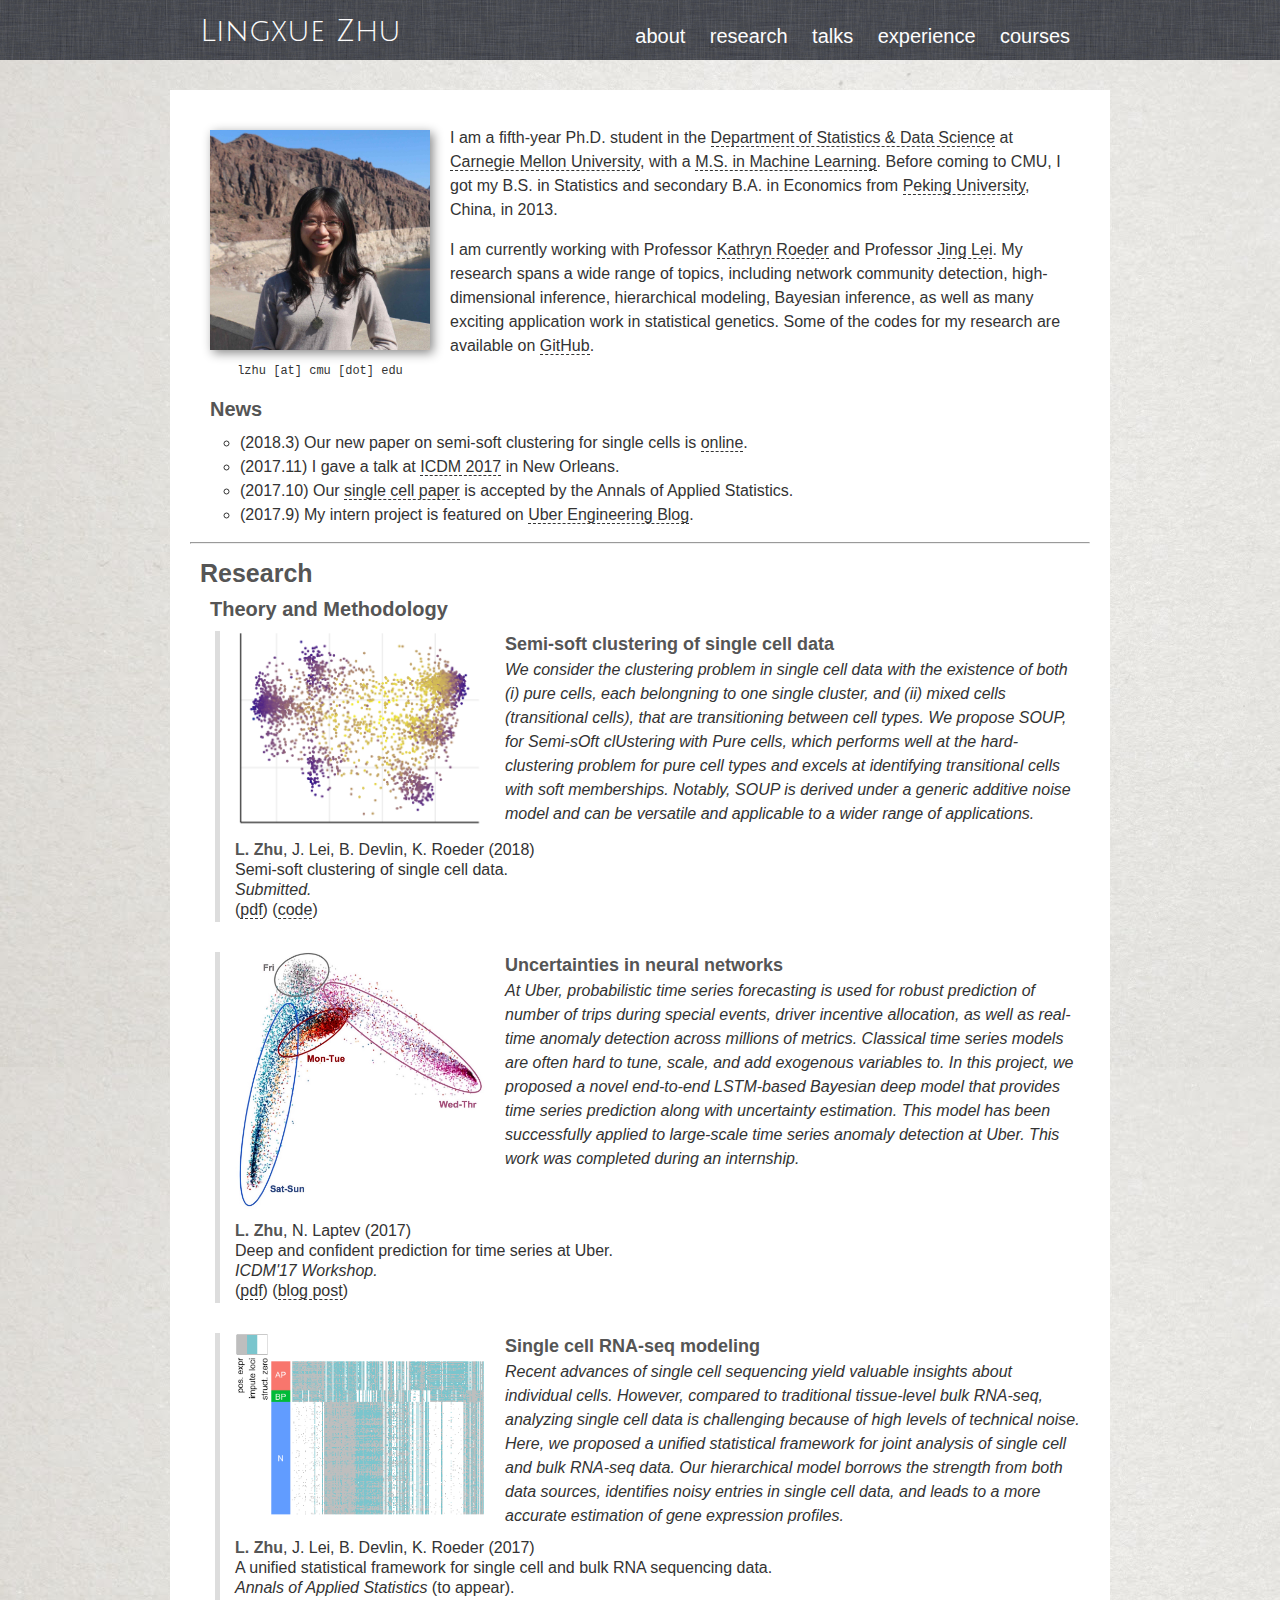
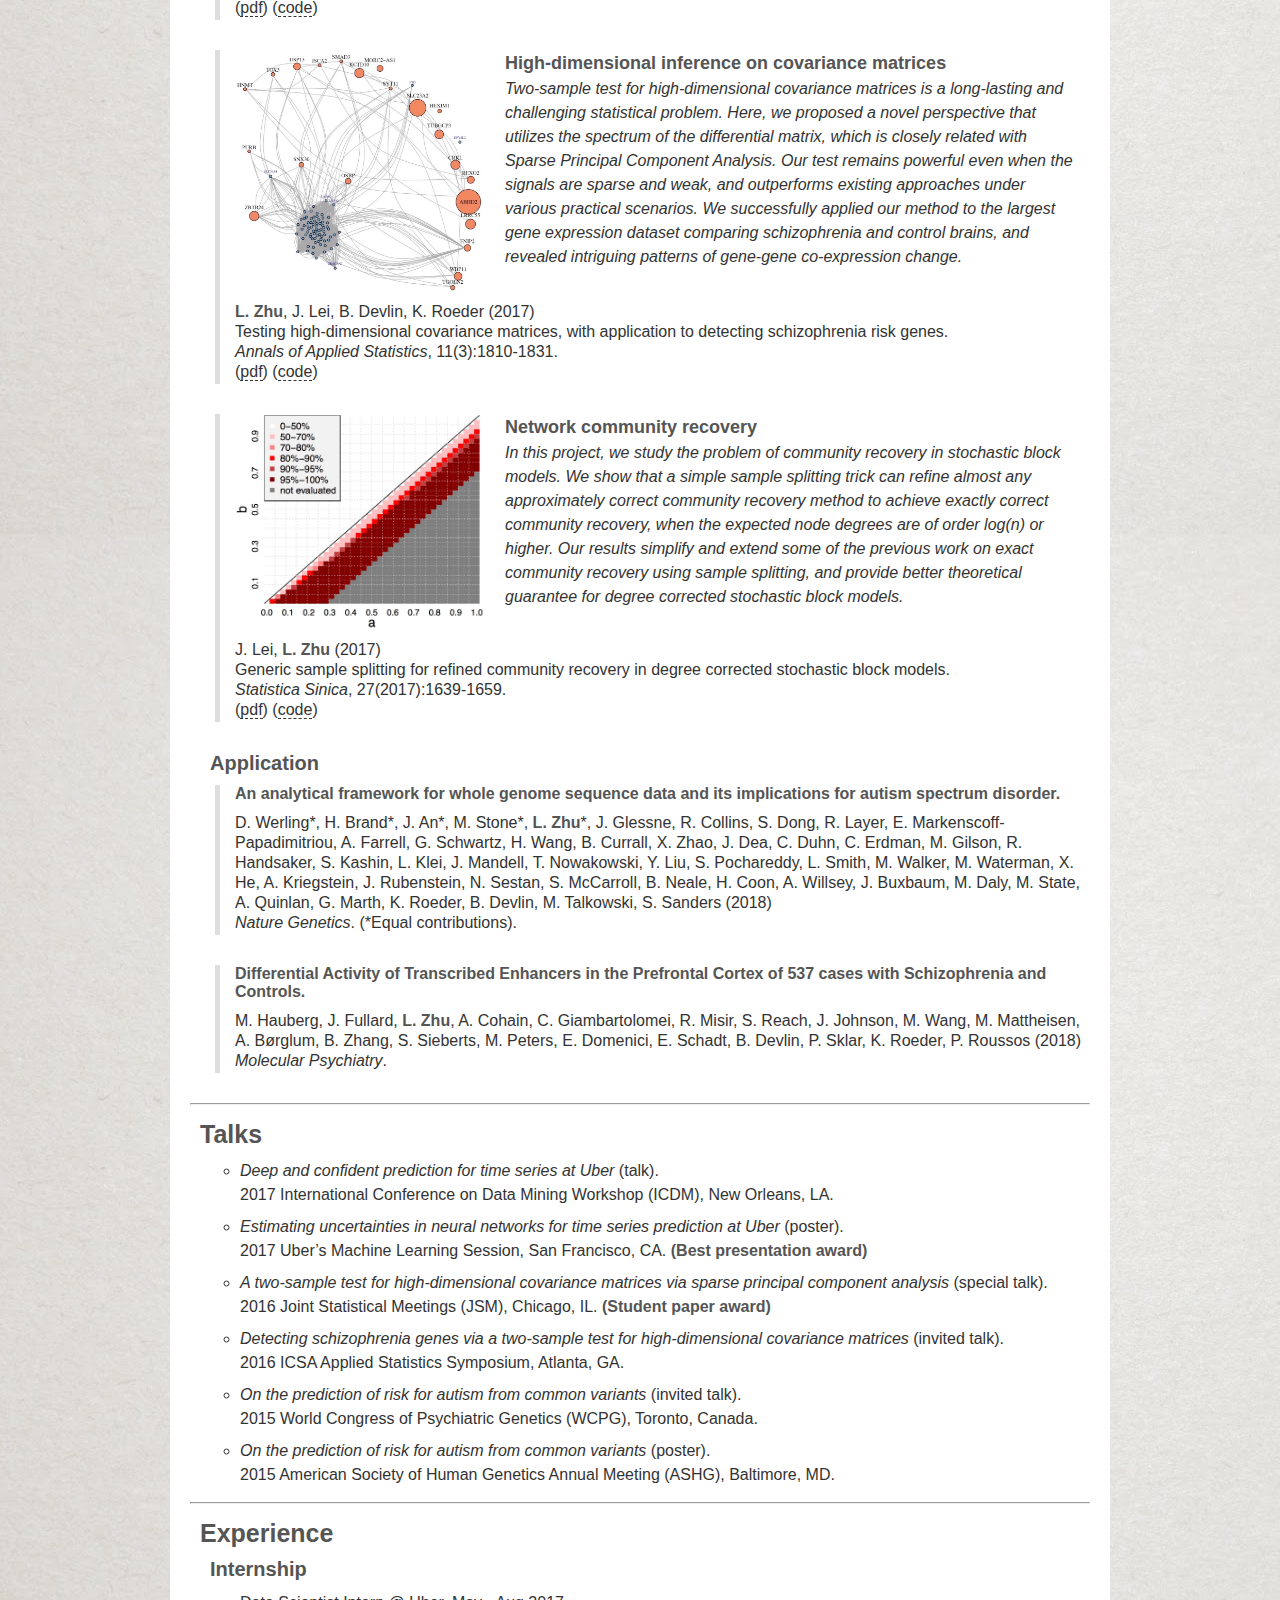
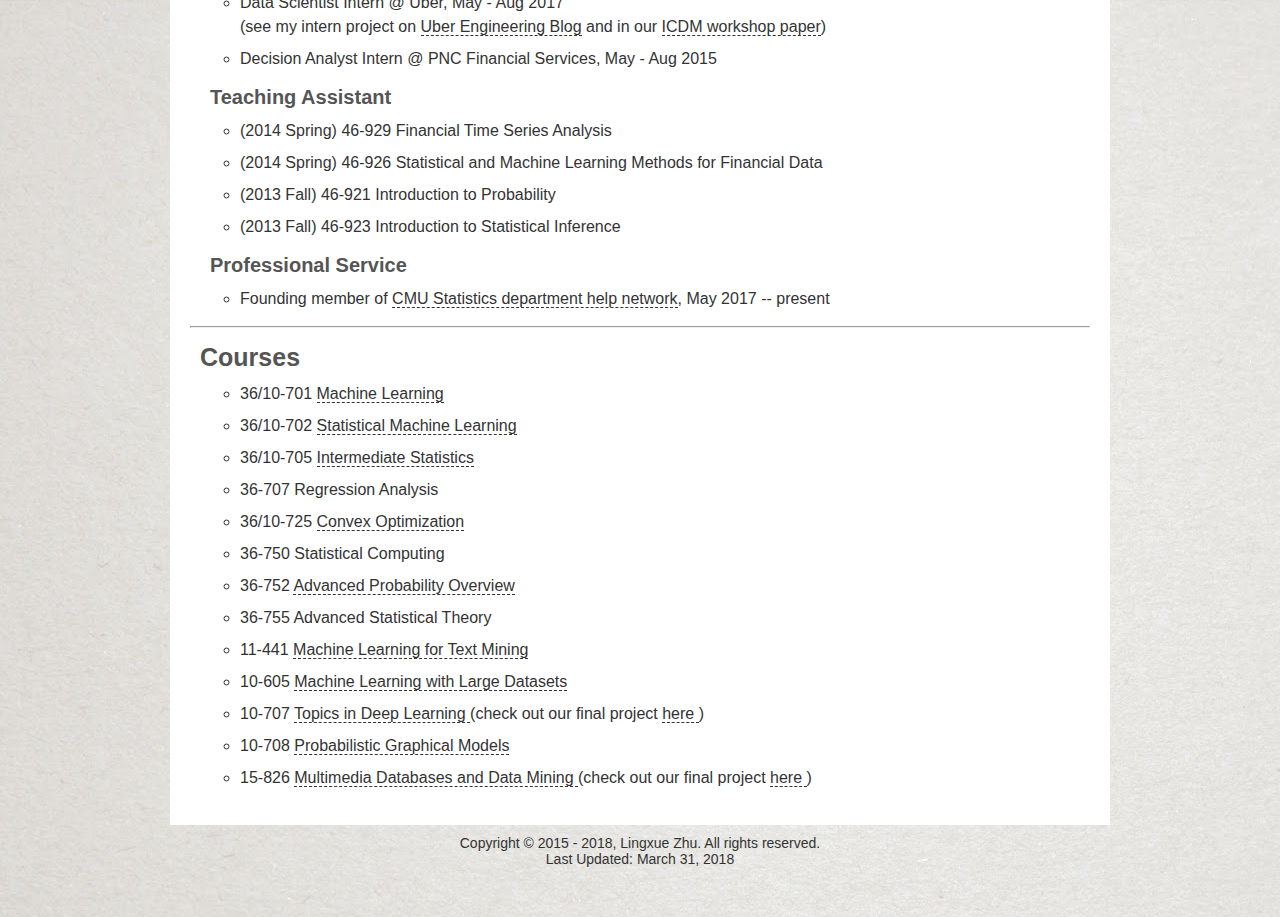
==== index.html @ ac512359 "typo fix" ====
<!DOCTYPE HTML>
<html>
<head>
  <title>Lingxue Zhu, CMU Statistics</title>
	<meta name="google-site-verification" content="_icP2W3B6y_gFG92Dh-caUWIh_sEnE4tPu8pghzaH2w" />
  <script src="https://ajax.googleapis.com/ajax/libs/jquery/3.2.1/jquery.min.js"></script>
  <link href="https://fonts.googleapis.com/css?family=Julius+Sans+One" rel="stylesheet">
  <link rel="stylesheet" href="css/style.css">
	<script src="https://ajax.googleapis.com/ajax/libs/jquery/3.2.1/jquery.min.js"></script>
	<script>
	$(document).ready(function(){
	  $("a").on('click', function(event) {
	    if (this.hash !== "") {
	      event.preventDefault();
	
	      var hash = this.hash;
	
	      $('html, body').animate({
	        scrollTop: $(hash).offset().top
	      }, 500, function(){
	        window.location.hash = hash;
	      });
	    }
	  });
	});
	</script>
</head>

<body>
  <div class="banner">
    <div id="header">
      <div id="name">
        Lingxue Zhu
      </div>
      <div id="navigator">
        <div class="nav_cell"><a class="nav" href="#about">about</a></div>
        <div class="nav_cell"><a class="nav" href="#research">research</a></div>
        <div class="nav_cell"><a class="nav" href="#talks">talks</a></div>
        <div class="nav_cell"><a class="nav" href="#experience">experience</a></div>
        <div class="nav_cell"><a class="nav" href="#courses">courses</a></div>
      </div>
    </div>
  </div>

  <div id="main">

    <div class="content">
      <a class="anchor" id="about"></a>
      <div class="introduction">
        <div id="selfie">
          <img src="images/selfie.jpg" /><br>
          <div style="text-align: center; margin-top: 10px; font-size: 12px; font-family: monospace;">lzhu [at] cmu [dot] edu</div>
        </div>
        <div class="right">
        <p>I am a fifth-year Ph.D. student in the <a class="link" href="http://www.stat.cmu.edu/" target="_blank">Department of Statistics & Data Science</a> at <a class="link" href="https://www.cmu.edu/" target="_blank">Carnegie Mellon University</a>, with a <a class="link" href="https://www.ml.cmu.edu/" target="_blank">M.S. in Machine Learning</a>.
		Before coming to CMU, I got my B.S. in Statistics and secondary B.A. in Economics from <a class="link" href="http://www.pku.edu.cn/" target="_blank">Peking University</a>, China, in 2013.</p>
        <p>I am currently working with Professor <a class="link" href="http://www.stat.cmu.edu/~roeder/" target="_blank">Kathryn Roeder</a> and Professor <a class="link" href="http://www.stat.cmu.edu/~jinglei/" target="_blank">Jing Lei</a>. My research spans a wide range of topics, including network community detection, high-dimensional inference, hierarchical modeling, Bayesian inference, as well as many exciting application work in statistical genetics. Some of the codes for my research are available on <a class="link" href="https://github.com/lingxuez" target="_blank">GitHub</a>.</p>
      </div>
    </div>

        <div class="subtitle">
          News
        </div>
        <ul id="news">
          <li>(2018.3) Our new paper on semi-soft clustering for single cells is <a href="https://www.biorxiv.org/content/early/2018/03/19/285056" target="_blank">online</a>.
          </li>
          <li>(2017.11) I gave a talk at <a href="http://icdm2017.bigke.org/" target="_blank">ICDM 2017</a> in New Orleans.
          </li>
          <li>(2017.10) Our <a href="https://arxiv.org/pdf/1609.08028.pdf" target="_blank">single cell paper</a> is accepted by the Annals of Applied Statistics.
          </li>
          <li>(2017.9) My intern project is featured on <a href="https://eng.uber.com/neural-networks-uncertainty-estimation/" target="_blank">Uber Engineering Blog</a>.
          </li>
        </ul>
        </div>

    <hr>

    <div class="content">
      <div class="title">Research</div>
      <a class="anchor" id="research"></a>

      <div class="subtitle">Theory and Methodology</div>

      <div class="block">
        <div class="abstract">
          <img class="project_img" src="images/plot-soup.png">
          <div class="right">
            <div class="research_title">
              Semi-soft clustering of single cell data
            </div>
            <p>
            We consider the clustering problem in single cell data with the existence of both (i) pure cells, each belongning to one single cluster, and (ii) mixed cells (transitional cells), that are transitioning between cell types. We propose SOUP, for Semi-sOft clUstering with Pure cells, which performs well at the hard-clustering problem for pure cell types and excels at identifying transitional cells with soft memberships. Notably, SOUP is derived under a generic additive noise model and can be versatile and applicable to a wider range of applications.
            </p>
          </div>
        </div>
        <div class="publication">
			  <span class="emph">L. Zhu</span>, J. Lei, B. Devlin, K. Roeder (2018)<br>
			  Semi-soft clustering of single cell data.<br>
			  <i>Submitted.</i><br>
			  (<a class="link" href="https://www.biorxiv.org/content/biorxiv/early/2018/03/19/285056.full.pdf" target="_blank">pdf</a>)
			  (<a class="link" href="https://github.com/lingxuez/SOUP" target="_blank">code</a>)
        </div>
      </div>

      <div class="block">
        <div class="abstract">
          <img class="project_img" src="images/plot-embed.jpg">
          <div class="right">
            <div class="research_title">
              Uncertainties in neural networks
            </div>
            <p>
            At Uber, probabilistic time series forecasting is used for robust prediction of number of trips during special events, driver incentive allocation, as well as real-time anomaly detection across millions of metrics. Classical time series models are often hard to tune, scale, and add exogenous variables to. In this project, we proposed a novel end-to-end LSTM-based Bayesian deep model that provides time series prediction along with uncertainty estimation. This model has been successfully applied to large-scale time series anomaly detection at Uber. This work was completed during an internship.
            </p>
          </div>
        </div>
        <div class="publication">
			  <span class="emph">L. Zhu</span>, N. Laptev (2017)<br>
			  Deep and confident prediction for time series at Uber.<br>
			  <i>ICDM'17 Workshop.</i><br>
			  (<a class="link" href="https://arxiv.org/pdf/1709.01907.pdf" target="_blank">pdf</a>)
			  (<a class="link" href="https://eng.uber.com/neural-networks-uncertainty-estimation/" target="_blank">blog post</a>)
        </div>
      </div>


      <div class="block">
        <div class="abstract">
          <img class="project_img" src="images/plot-sc.png">
          <div class="right">
            <div class="research_title">
              Single cell RNA-seq modeling
            </div>
          	<p>
            Recent advances of single cell sequencing yield valuable insights about individual cells. However,
          	compared to traditional tissue-level bulk RNA-seq, analyzing single cell data is challenging because of high levels of technical noise. Here, we proposed a unified statistical framework for joint analysis of single cell and bulk RNA-seq data. Our hierarchical model borrows the strength from both data sources, identifies noisy entries in single cell data, and leads to a more accurate estimation of gene expression profiles.   
          	</p>

          </div>
        </div>
        <div class="publication">
        <span class="emph">L. Zhu</span>, J. Lei, B. Devlin, K. Roeder (2017)<br>
			    A unified statistical framework for single cell and bulk RNA sequencing data.<br>
			    <i>Annals of Applied Statistics</i> (to appear).<br>
			    (<a class="link" href="https://arxiv.org/pdf/1609.08028.pdf" target="_blank">pdf</a>)
			    (<a class="link" href="https://github.com/lingxuez/scUnif" target="_blank">code</a>)
        </div>
      </div>

      <div class="block">
        <div class="abstract">
          <img class="project_img" src="images/plot-sled.jpg">
          <div class="right">
            <div class="research_title">
              High-dimensional inference on covariance matrices
            </div>
          <p>
            Two-sample test for high-dimensional covariance matrices is a long-lasting and challenging statistical problem. Here, we proposed a novel perspective that utilizes the spectrum of the differential matrix, which is closely related with Sparse Principal Component Analysis. Our test remains powerful even when the signals are sparse and weak, and outperforms existing approaches under various practical scenarios. We successfully applied our method to the largest gene­ expression dataset comparing schizophrenia and control brains, and revealed intriguing patterns of gene-gene co­-expression change.
          	</p>
          </div>
        </div>

        <div class="publication">
			  <span class="emph">L. Zhu</span>, J. Lei, B. Devlin, K. Roeder (2017)<br>
			    Testing high-dimensional covariance matrices, with application to detecting schizophrenia risk genes.<br>
			    <i>Annals of Applied Statistics</i>, 11(3):1810-1831.<br>
			    (<a class="link" href="https://arxiv.org/pdf/1606.00252.pdf" target="_blank">pdf</a>)	
			    (<a class="link" href="https://github.com/lingxuez/sLED" target="_blank">code</a>)
        </div>
      </div>
      

      <div class="block">
        <div class="abstract">
          <img class="project_img" src="images/plot-sbm.jpg">
          <div class="right">
            <div class="research_title">
              Network community recovery
            </div>
          	<p>
          	In this project, we study the problem of community recovery in stochastic block models. We show that a simple sample splitting trick can refine almost any approximately correct community recovery method to achieve exactly correct community recovery, when the expected node degrees are of order <i>log(n)</i> or higher. Our results simplify and extend some of the previous work on exact community recovery using sample splitting, and provide better theoretical guarantee for degree corrected stochastic block models.
          	</p>
          </div>
        </div>
        <div class="publication">
			    J. Lei, <span class="emph">L. Zhu</span> (2017)<br>
			    Generic sample splitting for refined community recovery in degree corrected stochastic block models.
          <br>
			    <i>Statistica Sinica</i>, 27(2017):1639-1659.<br>
			    (<a class="link" href="https://arxiv.org/pdf/1411.1469.pdf" target="_blank">pdf</a>)
			    (<a class="link" href="https://github.com/lingxuez/splitSpectral" target="_blank">code</a>)
        </div>
      </div>

      <div class="subtitle">Application</div>

      <div class="block">
        <div class="abstract">
            <div class="application_title">
              An analytical framework for whole genome sequence data and its implications for autism spectrum disorder.
            </div>
            <div class="publication">
              D. Werling*, H. Brand*, J. An*, M. Stone*, <span class="emph">L. Zhu</span>*, J. Glessne, R. Collins, S. Dong, R. Layer, E. Markenscoff-Papadimitriou, A. Farrell, G. Schwartz,  H. Wang, B. Currall,  X. Zhao, J. Dea, C. Duhn, C. Erdman, M. Gilson, R. Handsaker, S. Kashin, L. Klei, J. Mandell, T. Nowakowski, Y. Liu, S. Pochareddy, L. Smith, M. Walker, M. Waterman, X. He, A. Kriegstein, J. Rubenstein, N. Sestan, S. McCarroll, B. Neale, H. Coon, A. Willsey, J. Buxbaum, M. Daly, M. State, A. Quinlan, G. Marth, K. Roeder, B. Devlin, M. Talkowski, S. Sanders (2018)
              <br><i>Nature Genetics</i>. (*Equal contributions). <br>
			      </div>
          </div>
      </div>

      <div class="block">
        <div class="abstract">
          <div class="application_title">
            Differential Activity of Transcribed Enhancers in the Prefrontal Cortex of 537 cases with Schizophrenia and Controls.
          </div>
          <div class="publication">
          M. Hauberg, J. Fullard, <span class="emph">L. Zhu</span>, A. Cohain, C. Giambartolomei, R. Misir, S. Reach, J. Johnson, M. Wang, M. Mattheisen, A. Børglum, B. Zhang, S. Sieberts, M. Peters, E. Domenici, E. Schadt, B. Devlin, P. Sklar, K. Roeder, P. Roussos (2018)
          <br><i>Molecular Psychiatry</i>.<br> 
          </div>
        </div>
      </div>

    </div>
        
    <hr>
    
    <div class="content">
      <div class="title">Talks</div>
      <a class="anchor" id="talks"></a>

      <ul>
			  <li>
			  <i>Deep and confident prediction for time series at Uber</i> (talk).<br>
			  2017 International Conference on Data Mining Workshop (ICDM), New Orleans, LA.
			  </li>

			  <li>
			  <i>Estimating uncertainties in neural networks for time series prediction at Uber</i> (poster).<br>
			  2017 Uber’s Machine Learning Session, San Francisco, CA.
			  <span class="emph">(Best presentation award)</span>
			  </li>

			  <li>
			  <i>A two-sample test for high-dimensional covariance matrices via sparse principal component analysis</i> (special talk).<br>
			  2016 Joint Statistical Meetings (JSM), Chicago, IL. 
			  <span class="emph">(Student paper award)</span>
			  </li>

			  <li>
			  <i>Detecting schizophrenia genes via a two-sample test for high-dimensional covariance matrices</i> (invited talk).<br>
			  2016 ICSA Applied Statistics Symposium, Atlanta, GA. 
			  </li>

			  <li>
			  <i>On the prediction of risk for autism from common variants</i> (invited talk).<br>
			  2015 World Congress of Psychiatric Genetics (WCPG), Toronto, Canada. 
			  </li>

			  <li>
			  <i>On the prediction of risk for autism from common variants</i> (poster).<br>
			  2015 American Society of Human Genetics Annual Meeting (ASHG), Baltimore, MD.
			  </li>

      </ul>
    </div>

    <hr>
    
    <div class="content">
      <div class="title">Experience</div>
      <a class="anchor" id="experience"></a>
      <div class="subtitle">Internship</div>
      <ul>
			  <li>
			  Data Scientist Intern @ Uber, May - Aug 2017
			  <br>
			  (see my intern project on 
			  <a class="link" href="https://eng.uber.com/neural-networks-uncertainty-estimation/" target="_blank")>
			  Uber Engineering Blog</a> and in our 
        <a class="link" href="https://arxiv.org/pdf/1709.01907.pdf" target="_blank")>
        ICDM workshop paper</a>)
			   </li>
			  <li>
			  Decision Analyst Intern @ PNC Financial Services, May - Aug 2015
			  </li>
			  
      </ul>


	    <div class="subtitle">Teaching Assistant</div>

      <ul>
			  <li>(2014 Spring) 46-929 Financial Time Series Analysis</li>
			  <li>(2014 Spring) 46-926 Statistical and Machine Learning Methods for Financial Data</li>
			  <li>(2013 Fall) 46-921 Introduction to Probability</li>
			  <li>(2013 Fall) 46-923 Introduction to Statistical Inference</li>
      </ul>

      <div class="subtitle">Professional Service</div>

      <ul>
          <li>
          Founding member of <a class="link" href="http://www.stat.cmu.edu/help-network/" target="_blank">CMU Statistics department help network</a>, May 2017 -- present
          </li>
      </ul>

	    

    </div>

    <hr>

    <div class="content">
      <div class="title">Courses</div>
      <a class="anchor" id="courses"></a>
      <ul>
			<li>36/10-701 
			<a class="link" href="https://alex.smola.org/teaching/cmu2013-10-701" target="_blank">Machine Learning</a>
			</li>
			
			<li>36/10-702 
			<a class="link" href="http://www.stat.cmu.edu/~larry/=sml" target="_blank">Statistical Machine Learning</a>
			</li>

			<li>36/10-705
			<a class="link" href="http://www.stat.cmu.edu/~jinglei/syllabus_f13.pdf" target="_blank">Intermediate Statistics</a>
			</li>

			<li>36-707 Regression Analysis</li>

			<li>36/10-725 
			<a class="link" href="http://www.stat.cmu.edu/~ryantibs/convexopt-S15" target="_blank">Convex Optimization</a>
			</li>

			<li>36-750 Statistical Computing</li>

			<li>36-752
			<a class="link" href="http://www.stat.cmu.edu/~jinglei/spring14/syllabus_36752_s14.pdf" target="_blank">Advanced Probability Overview</a>
			</li>

			<li>36-755 Advanced Statistical Theory</li>

			<li>11-441 
			<a class="link" href="https://lti.cs.cmu.edu/intranet/lti-course-listings#11741" target="_blank">
			Machine Learning for Text Mining
			</a>
			</li>

			<li>10-605 
			<a class="link" href="http://curtis.ml.cmu.edu/w/courses/index.php/Machine_Learning_with_Large_Datasets_10-605_in_Fall_2016" target="_blank">
			Machine Learning with Large Datasets
			</a>
			</li>

			<li>10-707 
			<a class="link" href="https://www.cs.cmu.edu/~rsalakhu/10707/" target="_blank">
			Topics in Deep Learning
			</a>
			(check out our final project
			<a class="link" href="https://github.com/lingxuez/v2v-style-transfer" target="_blank">
			here
			</a>)
			</li>

			<li>10-708 
			<a class="link" href="https://www.cs.cmu.edu/~epxing/Class/10708-17/" target="_blank">
			Probabilistic Graphical Models
			</a>
			</li>

			<li>15-826 
			<a class="link" href="https://www.cs.cmu.edu/~christos/courses/826.S17/" target="_blank">
			Multimedia Databases and Data Mining
			</a>
			(check out our final project
			<a class="link" href="https://github.com/lingxuez/SQLdcube" target="_blank">
			here
			</a>)
			</li>
      </ul>


    </div>
  </div>
  <div style="margin-top: 10px; text-align: center; font-size: 14px;">
  Copyright &copy; 2015 - 2018, Lingxue Zhu. All rights reserved.<br>
  Last Updated: March 31, 2018
  </div>

	<!-- Start of StatCounter Code for Default Guide -->
	<script type="text/javascript">
		var sc_project=10595714; 
		var sc_invisible=1; 
		var sc_security="ee39bc4f"; 
		var scJsHost = (("https:" == document.location.protocol) ?
			"https://secure." : "http://www.");
		document.write("<sc"+"ript type='text/javascript' src='" +
			scJsHost+
			"statcounter.com/counter/counter.js'></"+"script>");
	</script>
	<noscript><div class="statcounter"><a title="shopify visitor
		statistics" href="http://statcounter.com/shopify/"
		target="_blank"><img class="statcounter"
		src="http://c.statcounter.com/10595714/0/ee39bc4f/1/"
		alt="shopify visitor statistics"></a></div></noscript>
		<!-- End of StatCounter Code for Default Guide -->

</body>
</html>
---- css/style.css ----
/*
div, ul, img {
  border: 1px solid gray;
}
*/
body {
  background-image: url('../images/background.jpg');
  background-color: #ddd;
  font-family: Helvetica, Arial, sans-serif;
  margin: 0;
  margin-bottom: 50px;
  padding: 0;
  font-weight: 100;
  font-size: 16px;
  color: #333;
}
#main {
  clear: both;
  width: 900px;
  margin: 0 auto;
  margin-top: 30px;
  background: rgba(255,255,255, 1);
  padding: 20px;
}
.banner {
  position: -webkit-sticky;
  position: sticky;
  top: 0;
  background-image: url('../images/banner.png');
  opacity: 0.9;
  background-color: rgba(0,0,0,0.8);
  height: 60px;
}
#header {
  width: 900px;
  margin: 0 auto;
  position: relative;
  color: white;
  padding-top: 15px;
  padding-bottom: 5px;
}
#name {
  padding-left: 10px;
  font-family: "Julius Sans One", sans-serif;
  font-size: 30px;
  width: 300px;
}
#navigator {
  margin: auto 0;
  text-align: right;
  position: absolute;
  right: 10px;
  bottom: 5px;
}
#navigator a:link, #navigator a:visited,  {
  text-decoration: none;
}
#selfie {
  margin: 20px 20px 0 20px;
  float: left;
}
#selfie img {
  width: 220px;
  box-shadow: 3px 3px 10px #888;
}
.right {
  margin-right: 10px;
  line-height: 1.5;
}
.block {
  margin-left: 25px;
  border-left: 5px solid #ddd;
  padding-left: 15px;
  margin-top: 10px;
  margin-bottom: 30px;
}
.introduction {
  margin-bottom: 20px;
}
.abstract, .introduction {
  overflow: auto;
}
.abstract .right p {
  font-style: italic;
  margin: 0;
}
.publication {
  margin-top: 10px;
  padding-bottom: 2px;
  line-height: 1.25;
}
.project_img {
  margin-right: 20px;
  float: left;
  width: 250px;
}
.nav_cell {
  display: inline-block;
  font-size: 20px;
  padding:0 10px;
}
.title {
  color: #555;
  font-weight: bold;
  font-size: 25px;
  margin-top: 15px;
  margin-left: 10px;
  margin-bottom: 10px;
}
span.emph {
  color: #555;
  font-weight: bold;
}
.subtitle {
  color: #555;
  margin-left: 20px;
  font-weight: bold;
  font-size: 20px;
  margin-bottom: 10px;
}
.research_title {
  color: #555;
  font-weight: bold;
  font-size: 18px;
}
.application_title {
  color: #555;
  font-weight: bold;
}
a:link, a:visited {
  color: inherit;
  text-decoration: none;
  border-bottom: 1px dashed #333;
}
a.anchor {
  display: block;
  position: relative;
  top: -110px;
  visibility: hidden;
}
ul li {
  margin-bottom: 8px;
  line-height: 1.5;
}
ul {
  list-style-type: circle;
  margin-top: 0;
  margin-bottom: 15px;
  margin-left: 10px;
}
ul#news li {
  margin-top: 0px;
  margin-bottom: 0px;
}
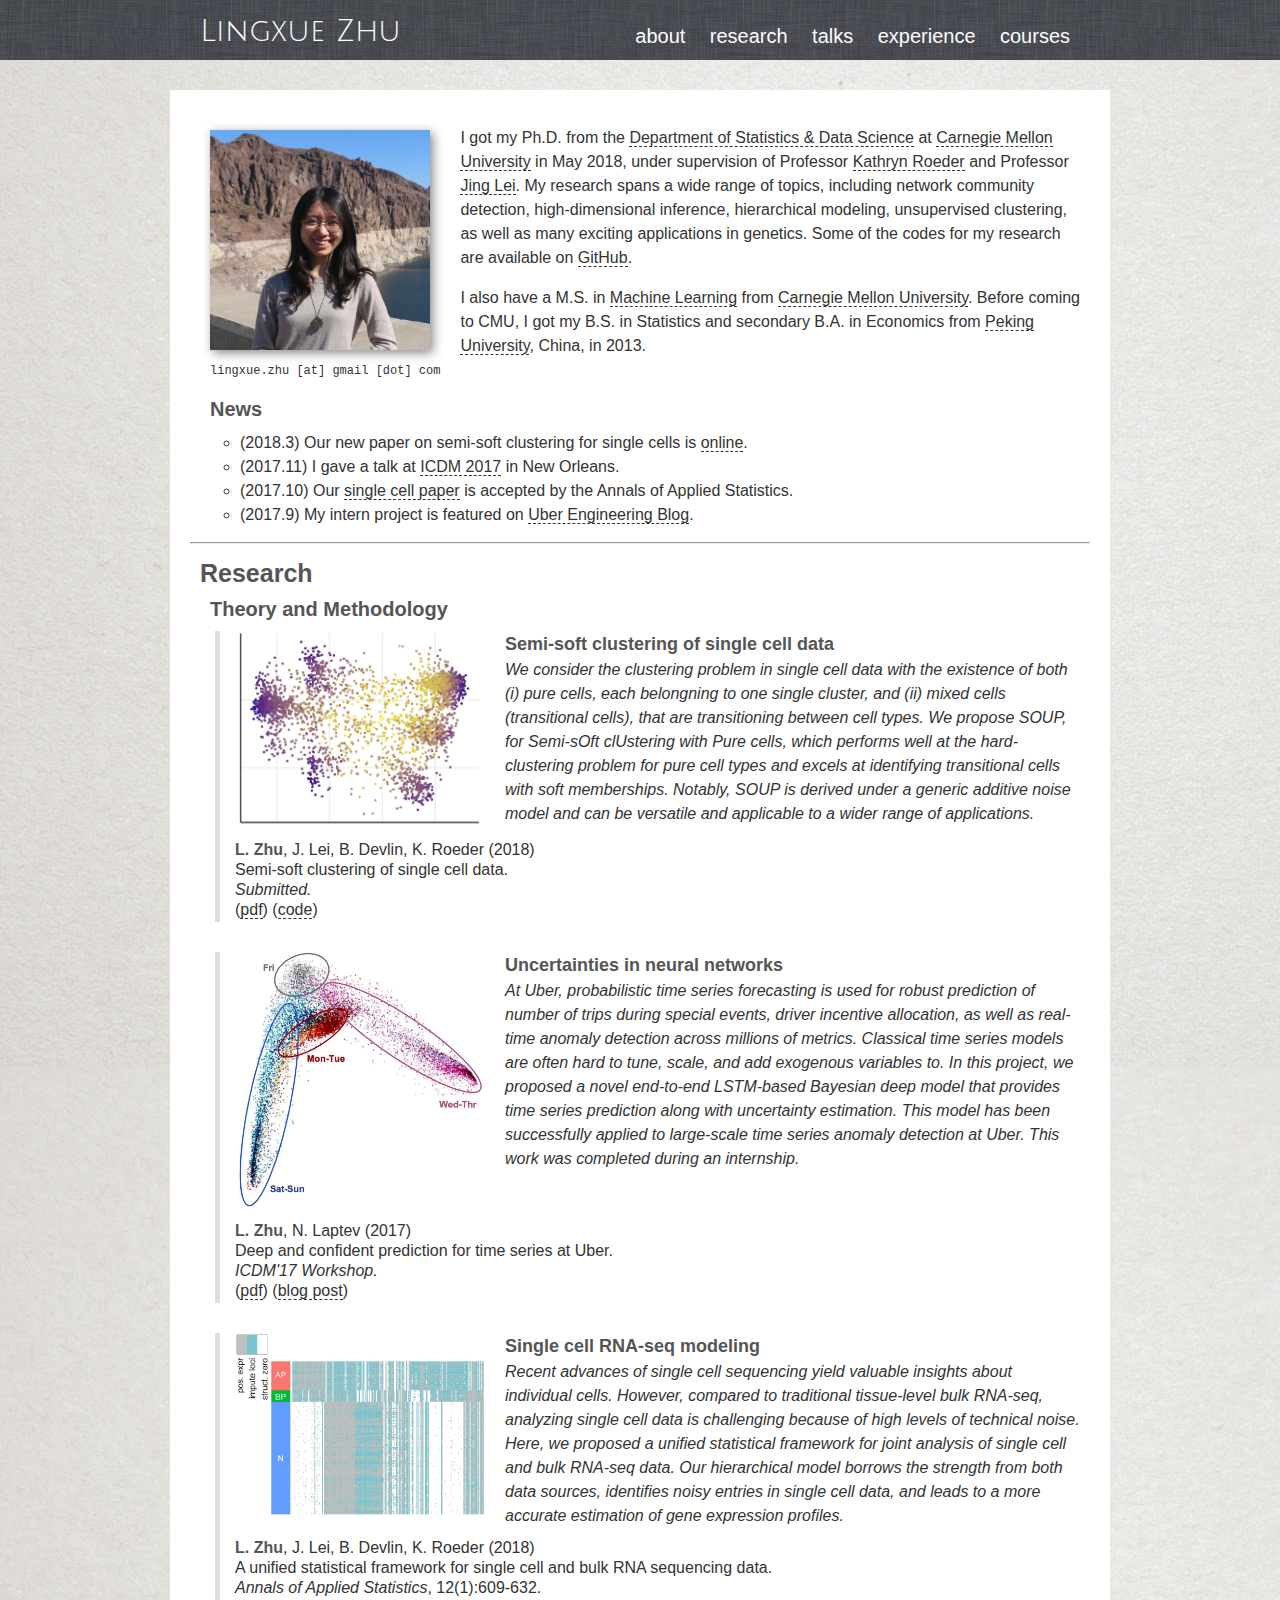
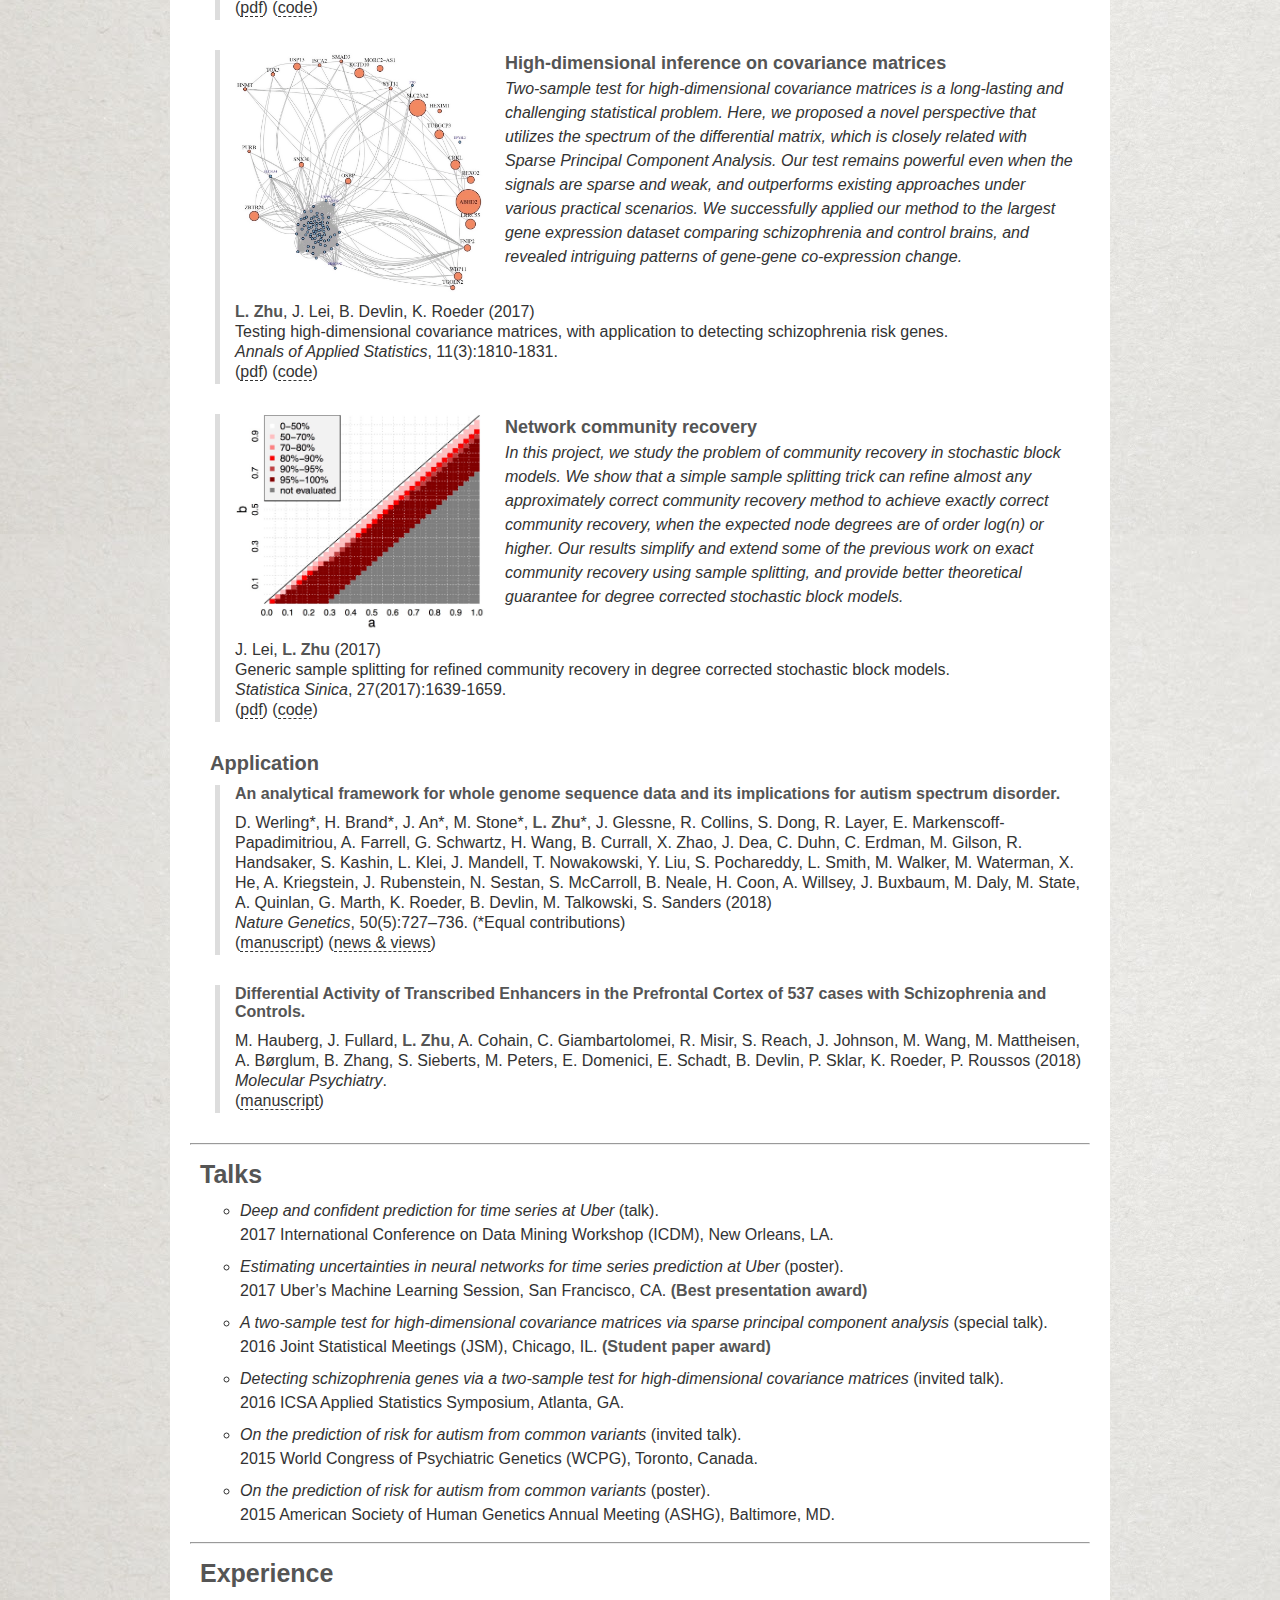
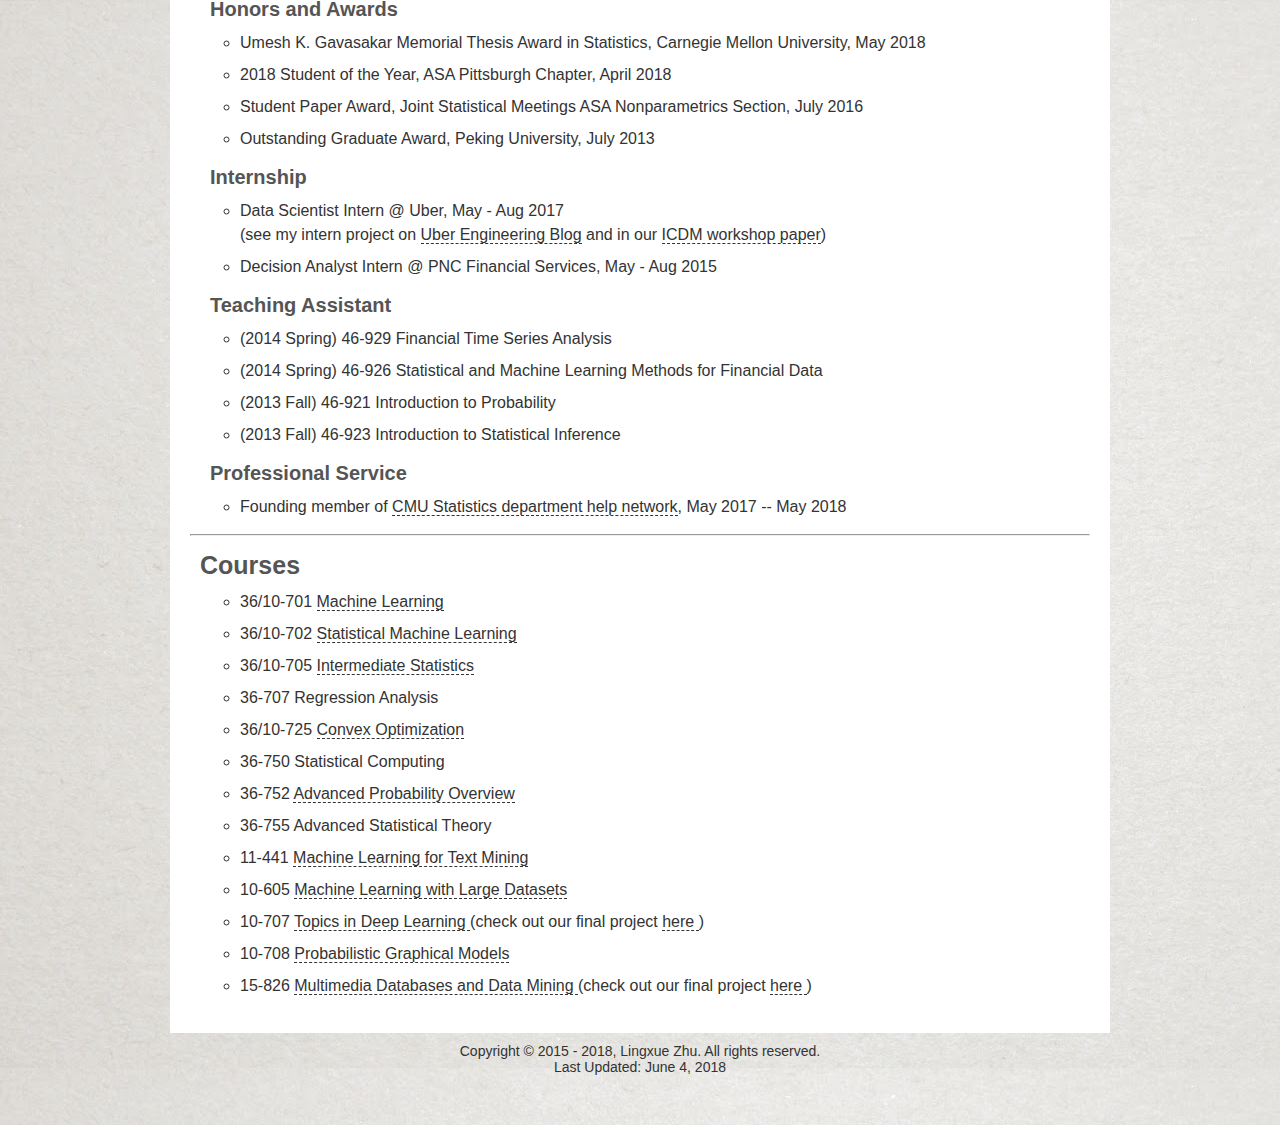
==== commit d10df4ed: "update may 2018" ====
--- a/index.html
+++ b/index.html
@@ -49,12 +49,21 @@
       <div class="introduction">
         <div id="selfie">
           <img src="images/selfie.jpg" /><br>
-          <div style="text-align: center; margin-top: 10px; font-size: 12px; font-family: monospace;">lzhu [at] cmu [dot] edu</div>
+          <div style="text-align: center; margin-top: 10px; font-size: 12px; font-family: monospace;">lingxue.zhu [at] gmail [dot] com</div>
         </div>
         <div class="right">
-        <p>I am a fifth-year Ph.D. student in the <a class="link" href="http://www.stat.cmu.edu/" target="_blank">Department of Statistics & Data Science</a> at <a class="link" href="https://www.cmu.edu/" target="_blank">Carnegie Mellon University</a>, with a <a class="link" href="https://www.ml.cmu.edu/" target="_blank">M.S. in Machine Learning</a>.
-		Before coming to CMU, I got my B.S. in Statistics and secondary B.A. in Economics from <a class="link" href="http://www.pku.edu.cn/" target="_blank">Peking University</a>, China, in 2013.</p>
-        <p>I am currently working with Professor <a class="link" href="http://www.stat.cmu.edu/~roeder/" target="_blank">Kathryn Roeder</a> and Professor <a class="link" href="http://www.stat.cmu.edu/~jinglei/" target="_blank">Jing Lei</a>. My research spans a wide range of topics, including network community detection, high-dimensional inference, hierarchical modeling, Bayesian inference, as well as many exciting application work in statistical genetics. Some of the codes for my research are available on <a class="link" href="https://github.com/lingxuez" target="_blank">GitHub</a>.</p>
+        <p>I got my Ph.D. from the 
+        <a class="link" href="http://www.stat.cmu.edu/" target="_blank">Department of Statistics & Data Science</a> at <a class="link" href="https://www.cmu.edu/" target="_blank">Carnegie Mellon University</a> in May 2018, under supervision of Professor <a class="link" href="http://www.stat.cmu.edu/~roeder/" target="_blank">Kathryn Roeder</a> and Professor <a class="link" href="http://www.stat.cmu.edu/~jinglei/" target="_blank">Jing Lei</a>. 
+        My research spans a wide range of topics, including network community detection, high-dimensional inference, hierarchical modeling, unsupervised clustering, as well as many exciting applications in genetics. 
+        Some of the codes for my research are available on <a class="link" href="https://github.com/lingxuez" target="_blank">GitHub</a>.
+        </p>
+
+        <p>
+        I also have a M.S. in <a class="link" href="https://www.ml.cmu.edu/" target="_blank">Machine Learning</a> from 
+        <a class="link" href="https://www.cmu.edu/" target="_blank">Carnegie Mellon University</a>.
+		    Before coming to CMU, I got my B.S. in Statistics and secondary B.A. in Economics from <a class="link" href="http://www.pku.edu.cn/" target="_blank">Peking University</a>, China, in 2013.
+        </p>
+        
       </div>
     </div>
 
@@ -139,9 +148,9 @@
           </div>
         </div>
         <div class="publication">
-        <span class="emph">L. Zhu</span>, J. Lei, B. Devlin, K. Roeder (2017)<br>
+        <span class="emph">L. Zhu</span>, J. Lei, B. Devlin, K. Roeder (2018)<br>
 			    A unified statistical framework for single cell and bulk RNA sequencing data.<br>
-			    <i>Annals of Applied Statistics</i> (to appear).<br>
+			    <i>Annals of Applied Statistics</i>, 12(1):609-632.<br>
 			    (<a class="link" href="https://arxiv.org/pdf/1609.08028.pdf" target="_blank">pdf</a>)
 			    (<a class="link" href="https://github.com/lingxuez/scUnif" target="_blank">code</a>)
         </div>
@@ -201,7 +210,9 @@
             </div>
             <div class="publication">
               D. Werling*, H. Brand*, J. An*, M. Stone*, <span class="emph">L. Zhu</span>*, J. Glessne, R. Collins, S. Dong, R. Layer, E. Markenscoff-Papadimitriou, A. Farrell, G. Schwartz,  H. Wang, B. Currall,  X. Zhao, J. Dea, C. Duhn, C. Erdman, M. Gilson, R. Handsaker, S. Kashin, L. Klei, J. Mandell, T. Nowakowski, Y. Liu, S. Pochareddy, L. Smith, M. Walker, M. Waterman, X. He, A. Kriegstein, J. Rubenstein, N. Sestan, S. McCarroll, B. Neale, H. Coon, A. Willsey, J. Buxbaum, M. Daly, M. State, A. Quinlan, G. Marth, K. Roeder, B. Devlin, M. Talkowski, S. Sanders (2018)
-              <br><i>Nature Genetics</i>. (*Equal contributions). <br>
+              <br><i>Nature Genetics</i>, 50(5):727–736. (*Equal contributions) <br>
+              (<a class="link" href="https://www.nature.com/articles/s41588-018-0107-y" target="_blank">manuscript</a>)
+              (<a class="link" href="https://www.nature.com/articles/s41588-018-0113-0" target="_blank">news & views</a>) 
 			      </div>
           </div>
       </div>
@@ -214,6 +225,7 @@
           <div class="publication">
           M. Hauberg, J. Fullard, <span class="emph">L. Zhu</span>, A. Cohain, C. Giambartolomei, R. Misir, S. Reach, J. Johnson, M. Wang, M. Mattheisen, A. Børglum, B. Zhang, S. Sieberts, M. Peters, E. Domenici, E. Schadt, B. Devlin, P. Sklar, K. Roeder, P. Roussos (2018)
           <br><i>Molecular Psychiatry</i>.<br> 
+          (<a class="link" href="https://www.nature.com/articles/s41380-018-0059-8" target="_blank">manuscript</a>)
           </div>
         </div>
       </div>
@@ -267,6 +279,25 @@
     <div class="content">
       <div class="title">Experience</div>
       <a class="anchor" id="experience"></a>
+
+      <div class="subtitle">Honors and Awards</div>
+      <ul>
+        <li>
+        Umesh K. Gavasakar Memorial Thesis Award in Statistics, Carnegie Mellon University, May 2018
+        </li>
+        <li>
+        2018 Student of the Year, ASA Pittsburgh Chapter, April 2018
+        </li>
+        <li>
+        Student Paper Award, Joint Statistical Meetings ASA Nonparametrics Section, July 2016
+        </li>
+        <li>
+        Outstanding Graduate Award, Peking University, July 2013
+        </li>
+        
+        
+      </ul>
+
       <div class="subtitle">Internship</div>
       <ul>
 			  <li>
@@ -298,7 +329,7 @@
 
       <ul>
           <li>
-          Founding member of <a class="link" href="http://www.stat.cmu.edu/help-network/" target="_blank">CMU Statistics department help network</a>, May 2017 -- present
+          Founding member of <a class="link" href="http://www.stat.cmu.edu/help-network/" target="_blank">CMU Statistics department help network</a>, May 2017 -- May 2018
           </li>
       </ul>
 
@@ -382,7 +413,7 @@
   </div>
   <div style="margin-top: 10px; text-align: center; font-size: 14px;">
   Copyright &copy; 2015 - 2018, Lingxue Zhu. All rights reserved.<br>
-  Last Updated: March 31, 2018
+  Last Updated: June 4, 2018
   </div>
 
 	<!-- Start of StatCounter Code for Default Guide -->
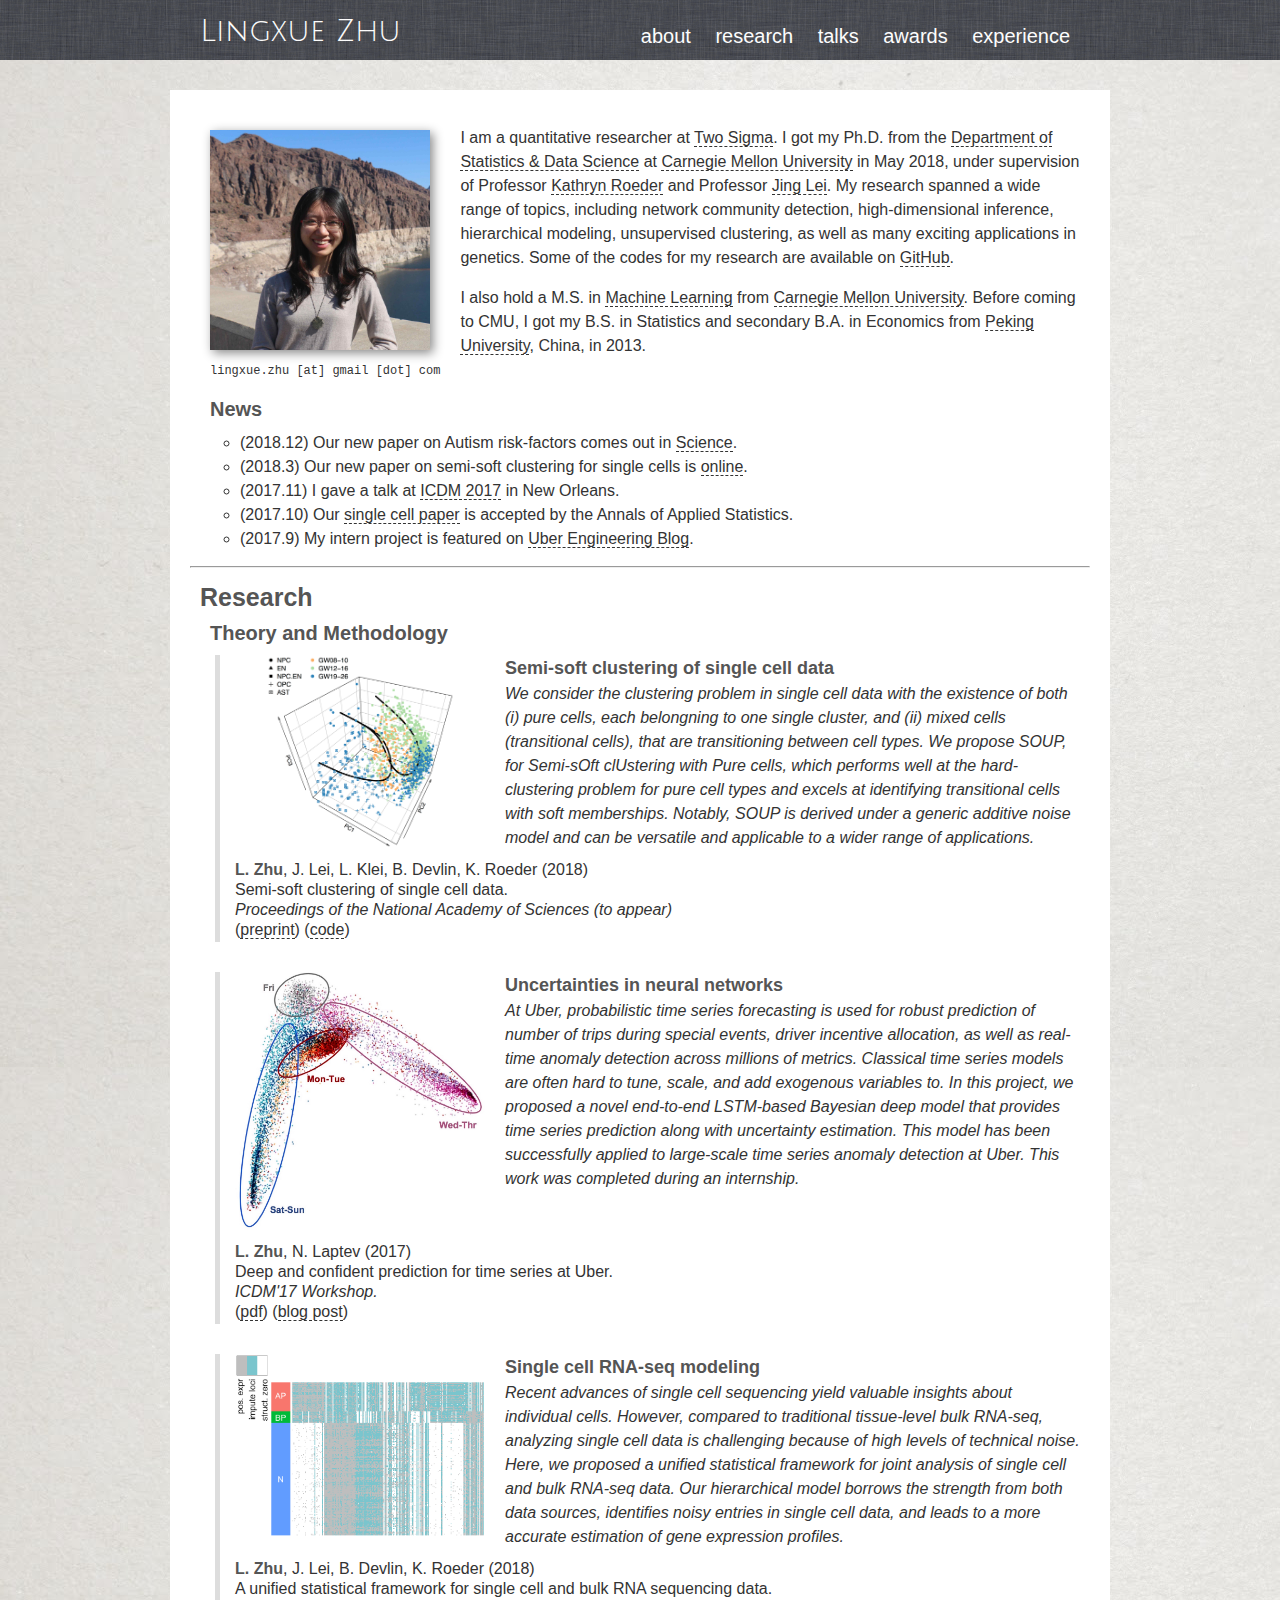
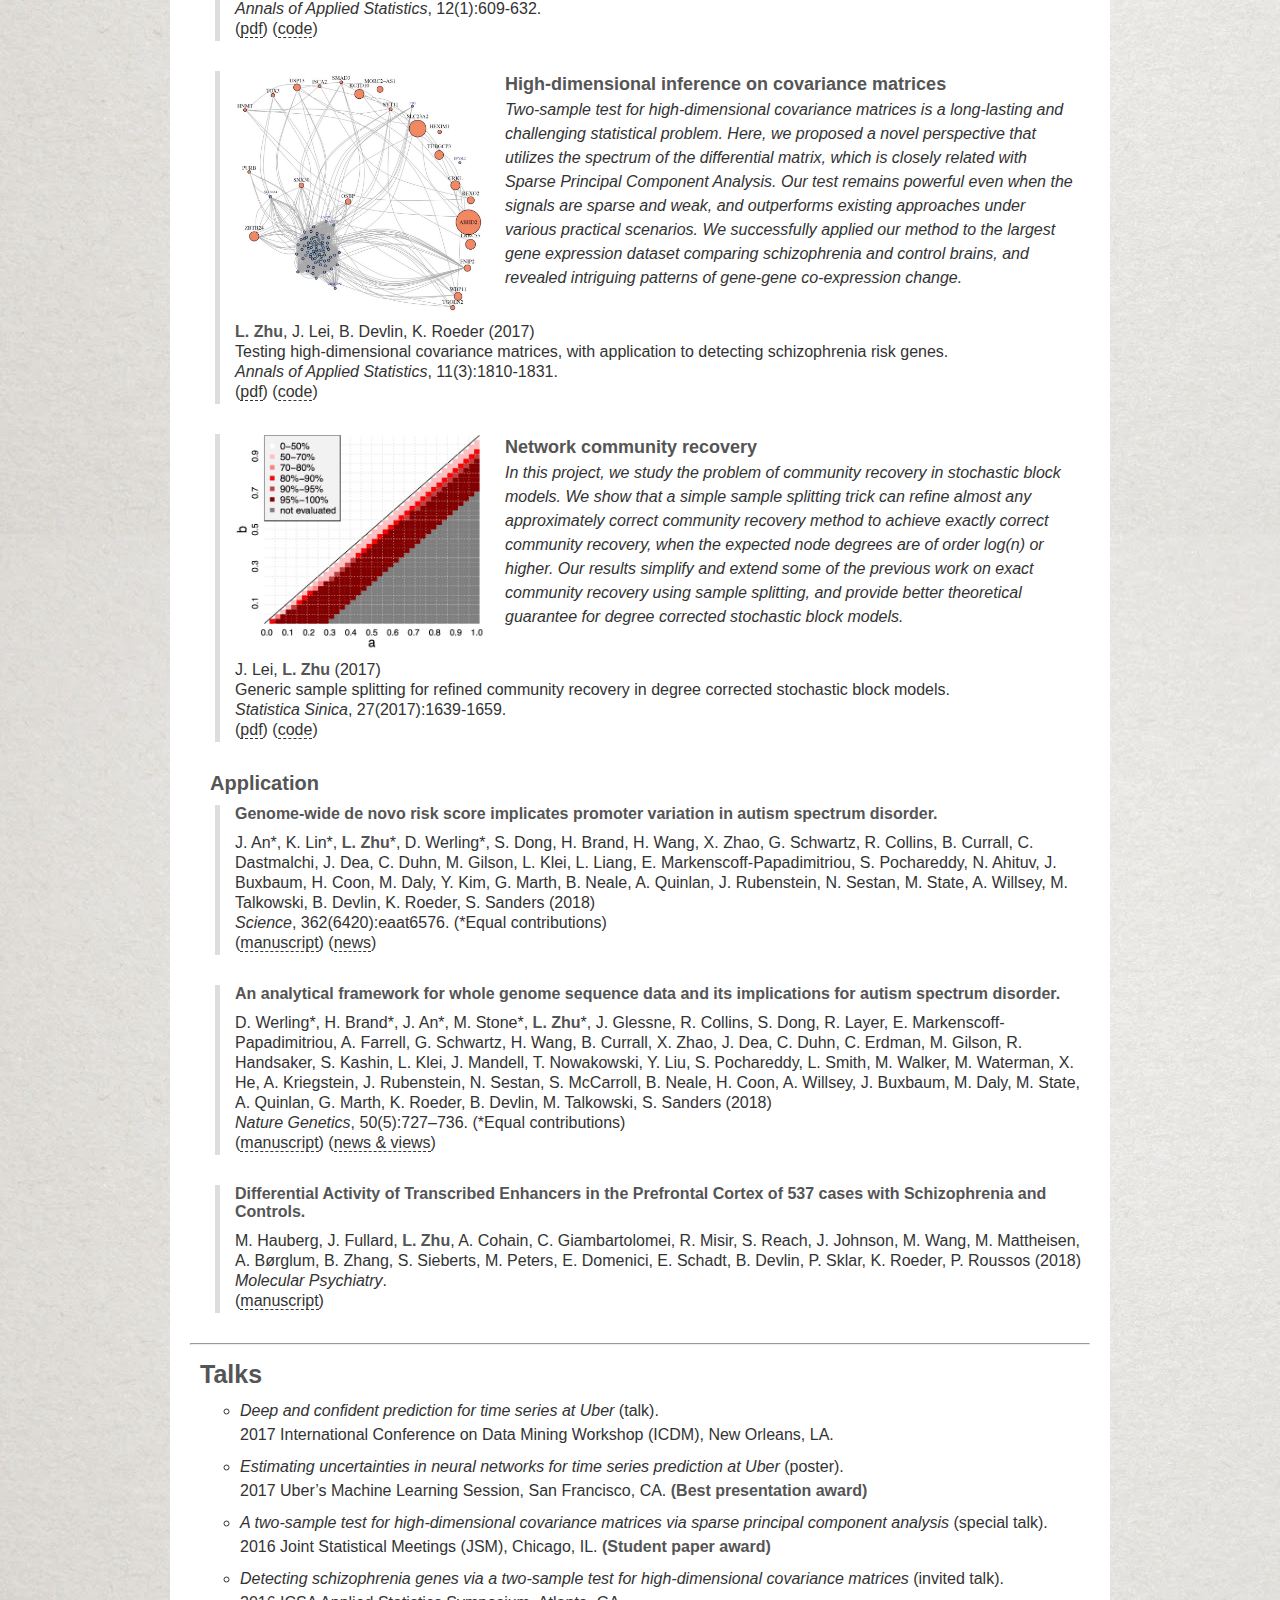
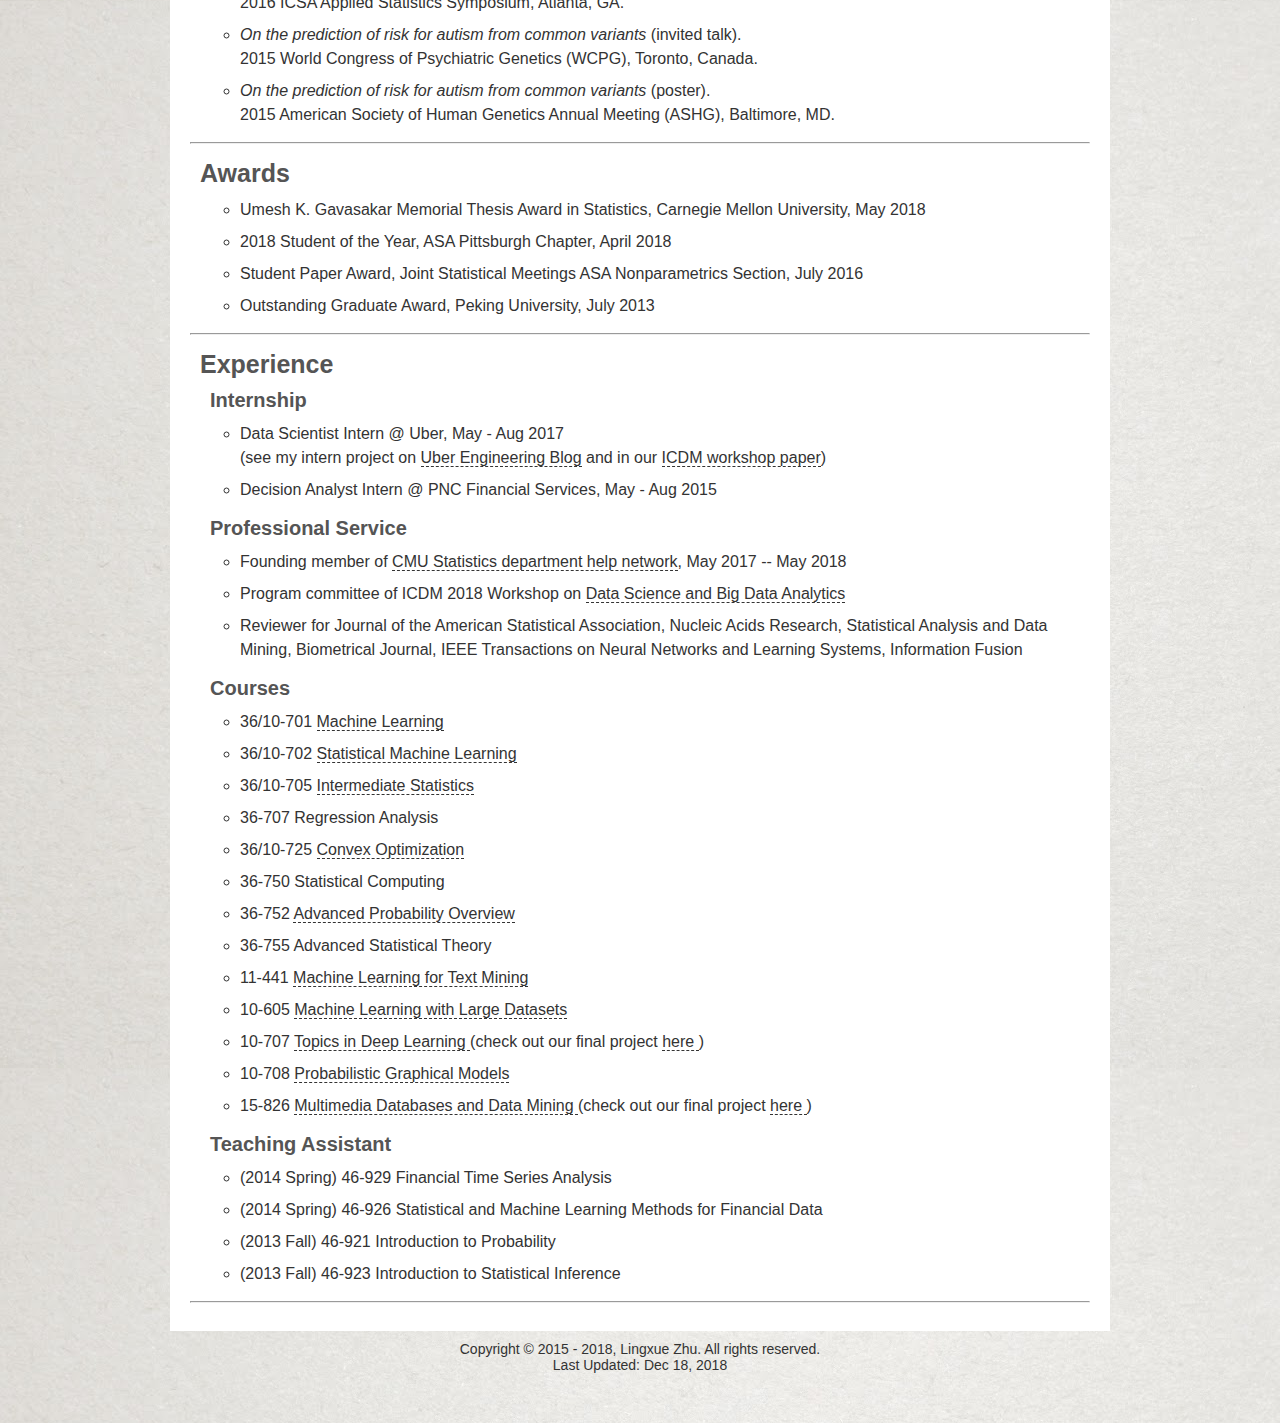
==== commit ca83376e: "update 20181218" ====
--- a/index.html
+++ b/index.html
@@ -36,8 +36,9 @@
         <div class="nav_cell"><a class="nav" href="#about">about</a></div>
         <div class="nav_cell"><a class="nav" href="#research">research</a></div>
         <div class="nav_cell"><a class="nav" href="#talks">talks</a></div>
+        <div class="nav_cell"><a class="nav" href="#awards">awards</a></div>
         <div class="nav_cell"><a class="nav" href="#experience">experience</a></div>
-        <div class="nav_cell"><a class="nav" href="#courses">courses</a></div>
+        
       </div>
     </div>
   </div>
@@ -52,14 +53,14 @@
           <div style="text-align: center; margin-top: 10px; font-size: 12px; font-family: monospace;">lingxue.zhu [at] gmail [dot] com</div>
         </div>
         <div class="right">
-        <p>I got my Ph.D. from the 
+        <p>I am a quantitative researcher at <a class="link" href="https://www.twosigma.com/" target="_blank">Two Sigma</a>. I got my Ph.D. from the 
         <a class="link" href="http://www.stat.cmu.edu/" target="_blank">Department of Statistics & Data Science</a> at <a class="link" href="https://www.cmu.edu/" target="_blank">Carnegie Mellon University</a> in May 2018, under supervision of Professor <a class="link" href="http://www.stat.cmu.edu/~roeder/" target="_blank">Kathryn Roeder</a> and Professor <a class="link" href="http://www.stat.cmu.edu/~jinglei/" target="_blank">Jing Lei</a>. 
-        My research spans a wide range of topics, including network community detection, high-dimensional inference, hierarchical modeling, unsupervised clustering, as well as many exciting applications in genetics. 
+        My research spanned a wide range of topics, including network community detection, high-dimensional inference, hierarchical modeling, unsupervised clustering, as well as many exciting applications in genetics. 
         Some of the codes for my research are available on <a class="link" href="https://github.com/lingxuez" target="_blank">GitHub</a>.
         </p>
 
         <p>
-        I also have a M.S. in <a class="link" href="https://www.ml.cmu.edu/" target="_blank">Machine Learning</a> from 
+        I also hold a M.S. in <a class="link" href="https://www.ml.cmu.edu/" target="_blank">Machine Learning</a> from 
         <a class="link" href="https://www.cmu.edu/" target="_blank">Carnegie Mellon University</a>.
 		    Before coming to CMU, I got my B.S. in Statistics and secondary B.A. in Economics from <a class="link" href="http://www.pku.edu.cn/" target="_blank">Peking University</a>, China, in 2013.
         </p>
@@ -71,7 +72,9 @@
           News
         </div>
         <ul id="news">
-          <li>(2018.3) Our new paper on semi-soft clustering for single cells is <a href="https://www.biorxiv.org/content/early/2018/03/19/285056" target="_blank">online</a>.
+          <li>(2018.12) Our new paper on Autism risk-factors comes out in <a href="http://science.sciencemag.org/content/362/6420/eaat6576" target="_blank">Science</a>. 
+          </li>
+          <li>(2018.3) Our new paper on semi-soft clustering for single cells is <a href="https://www.biorxiv.org/content/early/2018/10/21/285056" target="_blank">online</a>.
           </li>
           <li>(2017.11) I gave a talk at <a href="http://icdm2017.bigke.org/" target="_blank">ICDM 2017</a> in New Orleans.
           </li>
@@ -103,11 +106,11 @@
           </div>
         </div>
         <div class="publication">
-			  <span class="emph">L. Zhu</span>, J. Lei, B. Devlin, K. Roeder (2018)<br>
+			  <span class="emph">L. Zhu</span>, J. Lei, L. Klei, B. Devlin, K. Roeder (2018)<br>
 			  Semi-soft clustering of single cell data.<br>
-			  <i>Submitted.</i><br>
-			  (<a class="link" href="https://www.biorxiv.org/content/biorxiv/early/2018/03/19/285056.full.pdf" target="_blank">pdf</a>)
-			  (<a class="link" href="https://github.com/lingxuez/SOUP" target="_blank">code</a>)
+			  <i>Proceedings of the National Academy of Sciences (to appear)</i><br>
+			  (<a class="link" href="https://www.biorxiv.org/content/early/2018/10/21/285056" target="_blank">preprint</a>)
+			  (<a class="link" href="https://github.com/lingxuez/SOUPR" target="_blank">code</a>)
         </div>
       </div>
 
@@ -206,6 +209,20 @@
       <div class="block">
         <div class="abstract">
             <div class="application_title">
+              Genome-wide de novo risk score implicates promoter variation in autism spectrum disorder.
+            </div>
+            <div class="publication">
+              J. An*, K. Lin*, <span class="emph">L. Zhu</span>*, D. Werling*, S. Dong, H. Brand, H. Wang, X. Zhao, G. Schwartz, R. Collins, B. Currall, C. Dastmalchi, J. Dea, C. Duhn, M. Gilson, L. Klei, L. Liang, E. Markenscoff-Papadimitriou, S. Pochareddy, N. Ahituv, J. Buxbaum, H. Coon, M. Daly, Y. Kim, G. Marth, B. Neale, A. Quinlan, J. Rubenstein, N. Sestan, M. State, A. Willsey, M. Talkowski, B. Devlin, K. Roeder, S. Sanders (2018)
+              <br><i>Science</i>, 362(6420):eaat6576. (*Equal contributions) <br>
+              (<a class="link" href="http://science.sciencemag.org/content/362/6420/eaat6576/tab-article-info" target="_blank">manuscript</a>)
+              (<a class="link" href="https://www.cs.cmu.edu/news/autism-risk-factors-identified-dark-matter-human-genome" target="_blank">news</a>) 
+            </div>
+          </div>
+      </div>
+
+      <div class="block">
+        <div class="abstract">
+            <div class="application_title">
               An analytical framework for whole genome sequence data and its implications for autism spectrum disorder.
             </div>
             <div class="publication">
@@ -275,12 +292,10 @@
     </div>
 
     <hr>
-    
+
     <div class="content">
-      <div class="title">Experience</div>
-      <a class="anchor" id="experience"></a>
-
-      <div class="subtitle">Honors and Awards</div>
+      <div class="title">Awards</div>
+      <a class="anchor" id="awards"></a>
       <ul>
         <li>
         Umesh K. Gavasakar Memorial Thesis Award in Statistics, Carnegie Mellon University, May 2018
@@ -293,10 +308,15 @@
         </li>
         <li>
         Outstanding Graduate Award, Peking University, July 2013
-        </li>
-        
-        
-      </ul>
+        </li>   
+      </ul>
+    </div>
+
+    <hr>
+    
+    <div class="content">
+      <div class="title">Experience</div>
+      <a class="anchor" id="experience"></a>
 
       <div class="subtitle">Internship</div>
       <ul>
@@ -311,109 +331,107 @@
 			   </li>
 			  <li>
 			  Decision Analyst Intern @ PNC Financial Services, May - Aug 2015
-			  </li>
-			  
-      </ul>
-
-
-	    <div class="subtitle">Teaching Assistant</div>
-
-      <ul>
-			  <li>(2014 Spring) 46-929 Financial Time Series Analysis</li>
-			  <li>(2014 Spring) 46-926 Statistical and Machine Learning Methods for Financial Data</li>
-			  <li>(2013 Fall) 46-921 Introduction to Probability</li>
-			  <li>(2013 Fall) 46-923 Introduction to Statistical Inference</li>
+			  </li>  
       </ul>
 
       <div class="subtitle">Professional Service</div>
-
       <ul>
           <li>
           Founding member of <a class="link" href="http://www.stat.cmu.edu/help-network/" target="_blank">CMU Statistics department help network</a>, May 2017 -- May 2018
           </li>
-      </ul>
-
-	    
+
+          <li>
+          Program committee of ICDM 2018 Workshop on <a class="link" href="http://www.bigdatalab.ac.cn/~dsbda/2018/" target="_blank">Data Science and Big Data Analytics</a>
+          </li>
+
+          <li>
+          Reviewer for Journal of the American Statistical Association, Nucleic Acids Research, Statistical Analysis and Data Mining, Biometrical Journal, IEEE Transactions on Neural Networks and Learning Systems, Information Fusion
+          </li>
+      </ul>
+
+      <div class="subtitle">Courses</div>
+      <ul>
+      <li>36/10-701 
+      <a class="link" href="https://alex.smola.org/teaching/cmu2013-10-701" target="_blank">Machine Learning</a>
+      </li>
+      
+      <li>36/10-702 
+      <a class="link" href="http://www.stat.cmu.edu/~larry/=sml" target="_blank">Statistical Machine Learning</a>
+      </li>
+
+      <li>36/10-705
+      <a class="link" href="http://www.stat.cmu.edu/~jinglei/syllabus_f13.pdf" target="_blank">Intermediate Statistics</a>
+      </li>
+
+      <li>36-707 Regression Analysis</li>
+
+      <li>36/10-725 
+      <a class="link" href="http://www.stat.cmu.edu/~ryantibs/convexopt-S15" target="_blank">Convex Optimization</a>
+      </li>
+
+      <li>36-750 Statistical Computing</li>
+
+      <li>36-752
+      <a class="link" href="http://www.stat.cmu.edu/~jinglei/spring14/syllabus_36752_s14.pdf" target="_blank">Advanced Probability Overview</a>
+      </li>
+
+      <li>36-755 Advanced Statistical Theory</li>
+
+      <li>11-441 
+      <a class="link" href="https://lti.cs.cmu.edu/intranet/lti-course-listings#11741" target="_blank">
+      Machine Learning for Text Mining
+      </a>
+      </li>
+
+      <li>10-605 
+      <a class="link" href="http://curtis.ml.cmu.edu/w/courses/index.php/Machine_Learning_with_Large_Datasets_10-605_in_Fall_2016" target="_blank">
+      Machine Learning with Large Datasets
+      </a>
+      </li>
+
+      <li>10-707 
+      <a class="link" href="https://www.cs.cmu.edu/~rsalakhu/10707/" target="_blank">
+      Topics in Deep Learning
+      </a>
+      (check out our final project
+      <a class="link" href="https://github.com/lingxuez/v2v-style-transfer" target="_blank">
+      here
+      </a>)
+      </li>
+
+      <li>10-708 
+      <a class="link" href="https://www.cs.cmu.edu/~epxing/Class/10708-17/" target="_blank">
+      Probabilistic Graphical Models
+      </a>
+      </li>
+
+      <li>15-826 
+      <a class="link" href="https://www.cs.cmu.edu/~christos/courses/826.S17/" target="_blank">
+      Multimedia Databases and Data Mining
+      </a>
+      (check out our final project
+      <a class="link" href="https://github.com/lingxuez/SQLdcube" target="_blank">
+      here
+      </a>)
+      </li>
+      </ul>
+
+      <div class="subtitle">Teaching Assistant</div>
+      <ul>
+        <li>(2014 Spring) 46-929 Financial Time Series Analysis</li>
+        <li>(2014 Spring) 46-926 Statistical and Machine Learning Methods for Financial Data</li>
+        <li>(2013 Fall) 46-921 Introduction to Probability</li>
+        <li>(2013 Fall) 46-923 Introduction to Statistical Inference</li>
+      </ul>
 
     </div>
 
     <hr>
 
-    <div class="content">
-      <div class="title">Courses</div>
-      <a class="anchor" id="courses"></a>
-      <ul>
-			<li>36/10-701 
-			<a class="link" href="https://alex.smola.org/teaching/cmu2013-10-701" target="_blank">Machine Learning</a>
-			</li>
-			
-			<li>36/10-702 
-			<a class="link" href="http://www.stat.cmu.edu/~larry/=sml" target="_blank">Statistical Machine Learning</a>
-			</li>
-
-			<li>36/10-705
-			<a class="link" href="http://www.stat.cmu.edu/~jinglei/syllabus_f13.pdf" target="_blank">Intermediate Statistics</a>
-			</li>
-
-			<li>36-707 Regression Analysis</li>
-
-			<li>36/10-725 
-			<a class="link" href="http://www.stat.cmu.edu/~ryantibs/convexopt-S15" target="_blank">Convex Optimization</a>
-			</li>
-
-			<li>36-750 Statistical Computing</li>
-
-			<li>36-752
-			<a class="link" href="http://www.stat.cmu.edu/~jinglei/spring14/syllabus_36752_s14.pdf" target="_blank">Advanced Probability Overview</a>
-			</li>
-
-			<li>36-755 Advanced Statistical Theory</li>
-
-			<li>11-441 
-			<a class="link" href="https://lti.cs.cmu.edu/intranet/lti-course-listings#11741" target="_blank">
-			Machine Learning for Text Mining
-			</a>
-			</li>
-
-			<li>10-605 
-			<a class="link" href="http://curtis.ml.cmu.edu/w/courses/index.php/Machine_Learning_with_Large_Datasets_10-605_in_Fall_2016" target="_blank">
-			Machine Learning with Large Datasets
-			</a>
-			</li>
-
-			<li>10-707 
-			<a class="link" href="https://www.cs.cmu.edu/~rsalakhu/10707/" target="_blank">
-			Topics in Deep Learning
-			</a>
-			(check out our final project
-			<a class="link" href="https://github.com/lingxuez/v2v-style-transfer" target="_blank">
-			here
-			</a>)
-			</li>
-
-			<li>10-708 
-			<a class="link" href="https://www.cs.cmu.edu/~epxing/Class/10708-17/" target="_blank">
-			Probabilistic Graphical Models
-			</a>
-			</li>
-
-			<li>15-826 
-			<a class="link" href="https://www.cs.cmu.edu/~christos/courses/826.S17/" target="_blank">
-			Multimedia Databases and Data Mining
-			</a>
-			(check out our final project
-			<a class="link" href="https://github.com/lingxuez/SQLdcube" target="_blank">
-			here
-			</a>)
-			</li>
-      </ul>
-
-
-    </div>
   </div>
   <div style="margin-top: 10px; text-align: center; font-size: 14px;">
   Copyright &copy; 2015 - 2018, Lingxue Zhu. All rights reserved.<br>
-  Last Updated: June 4, 2018
+  Last Updated: Dec 18, 2018
   </div>
 
 	<!-- Start of StatCounter Code for Default Guide -->
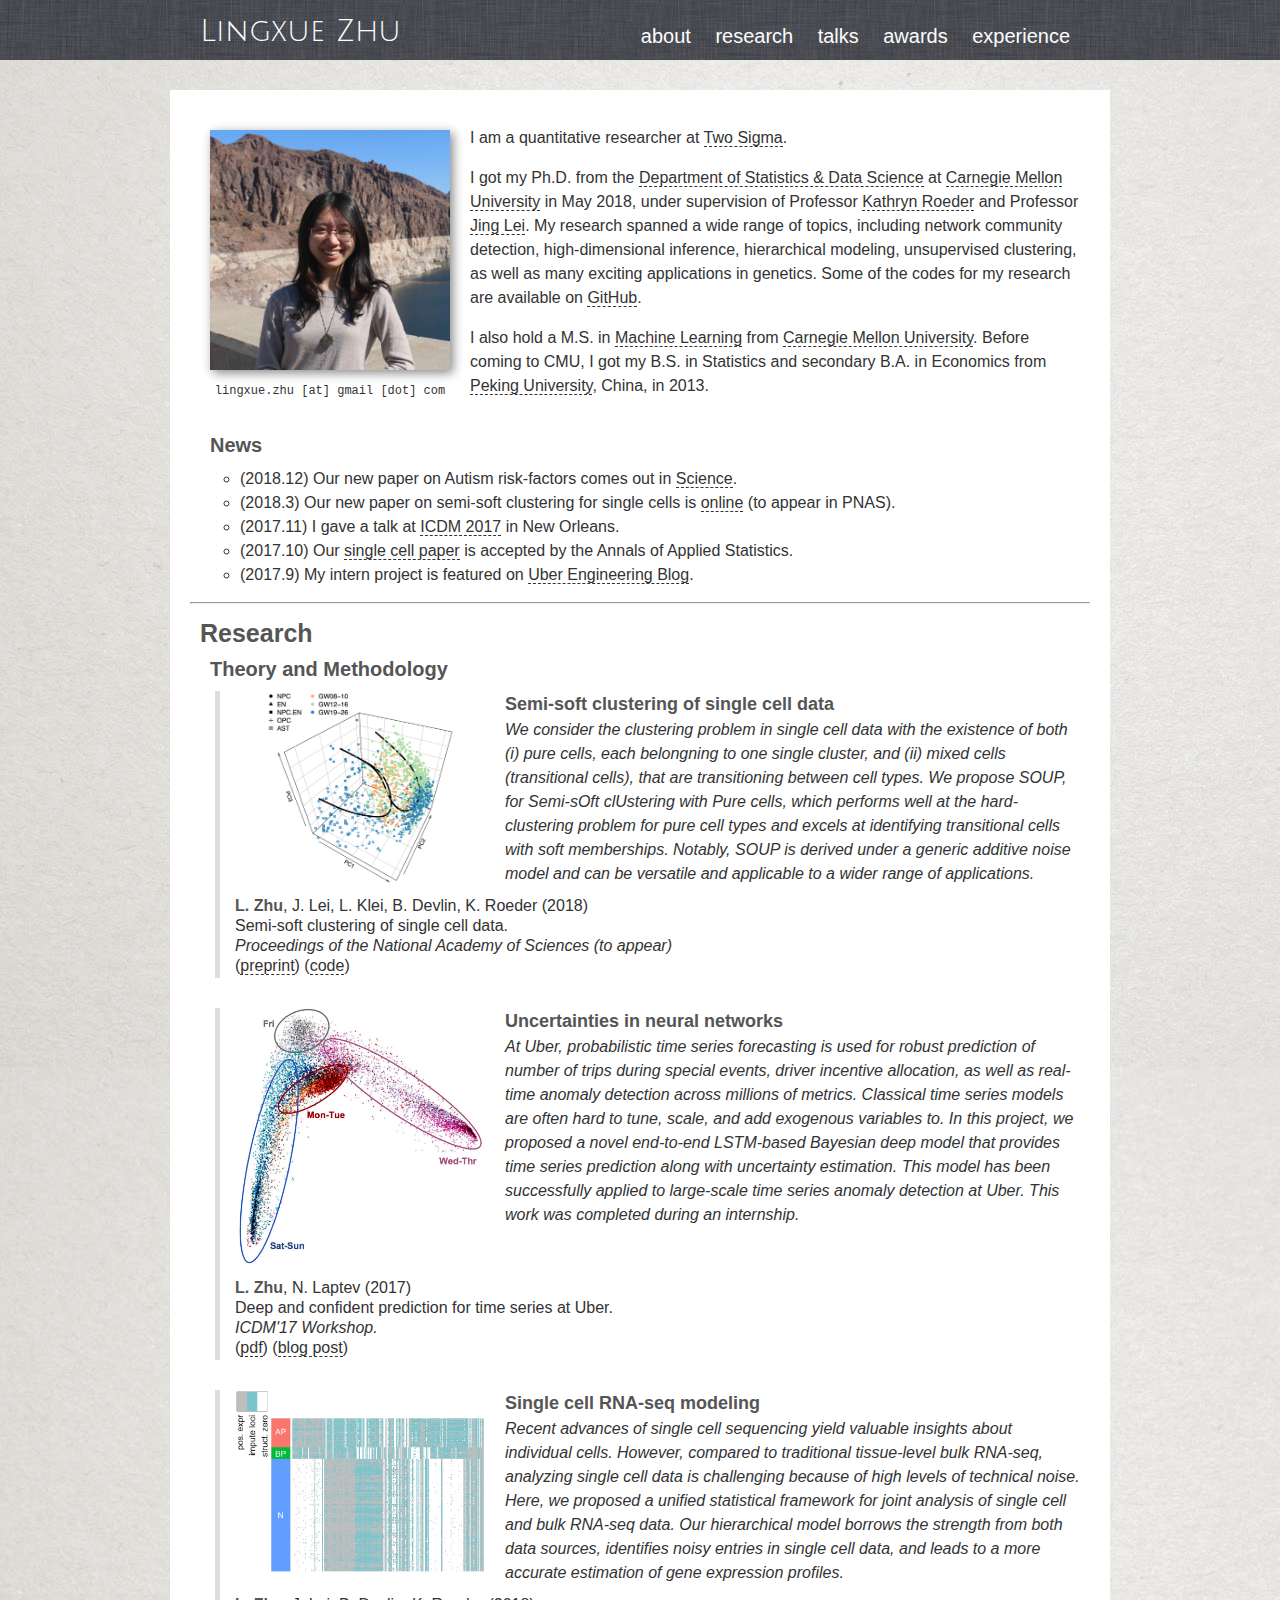
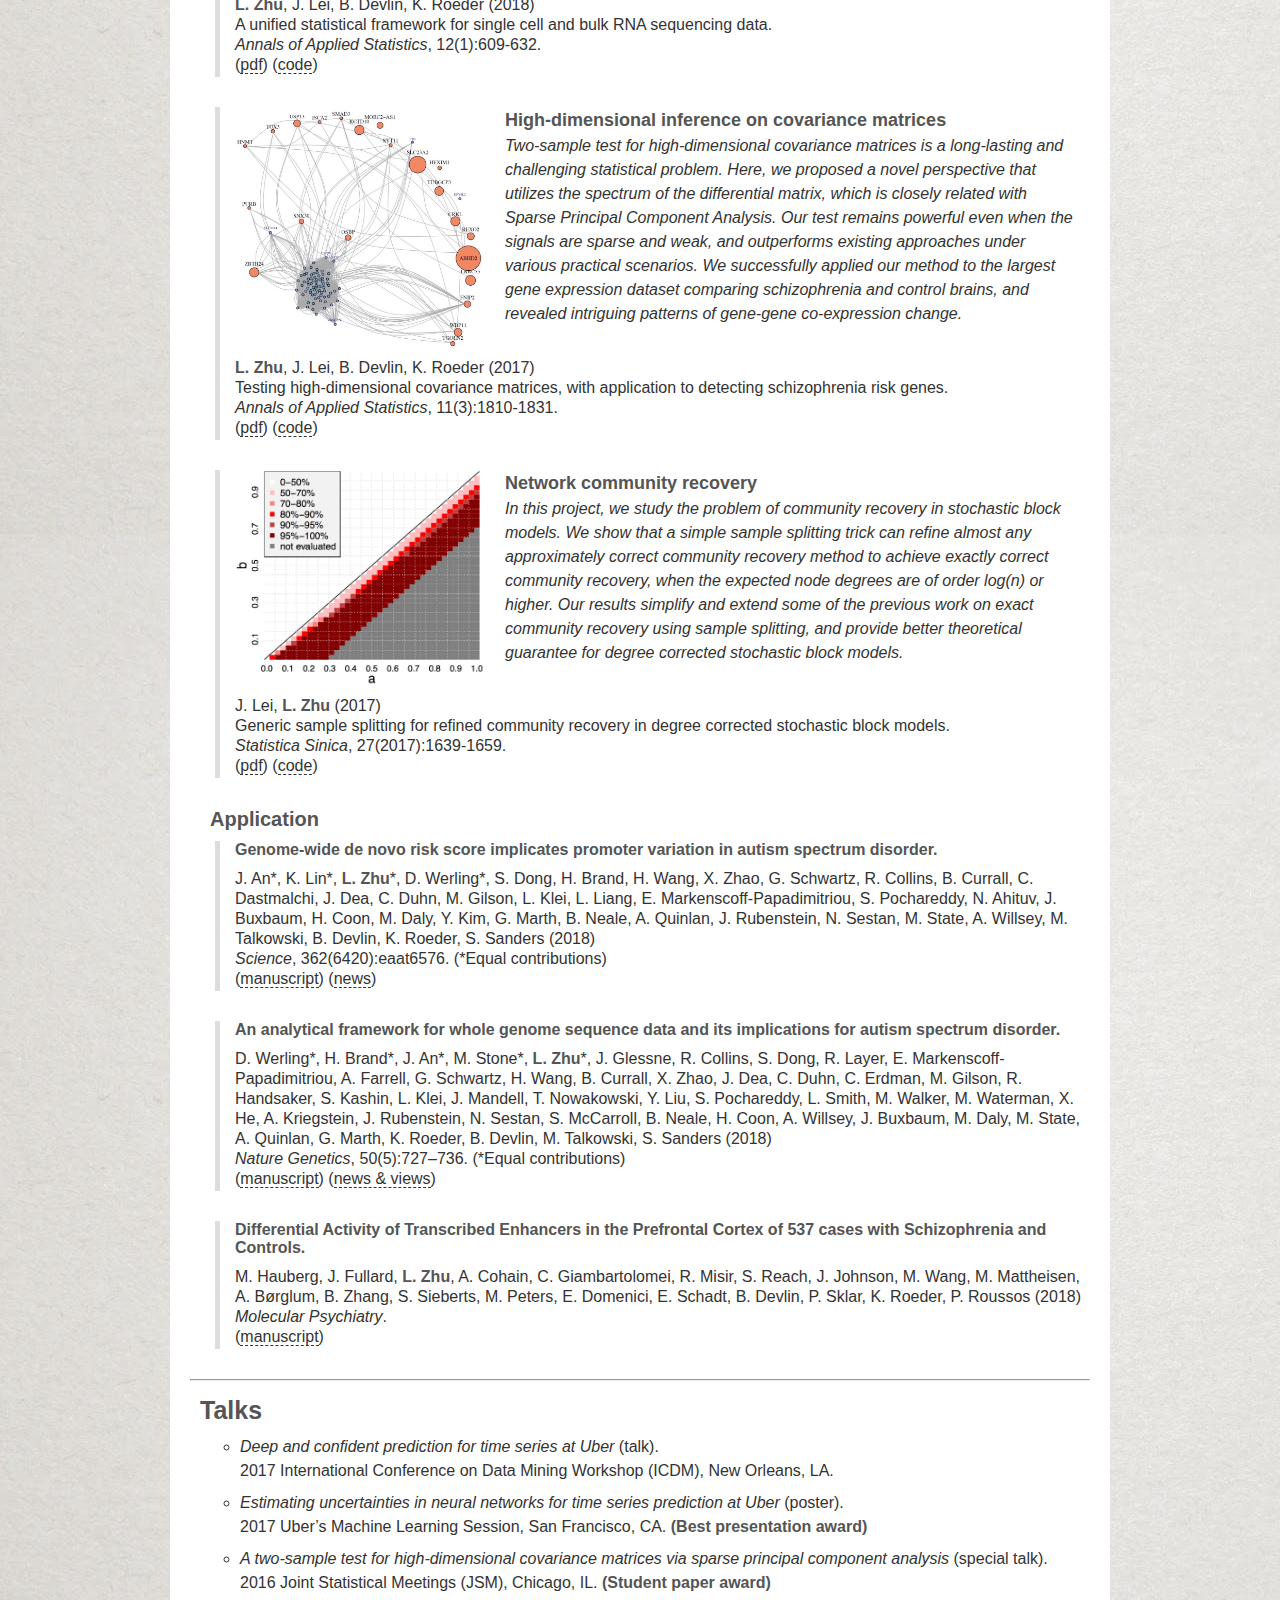
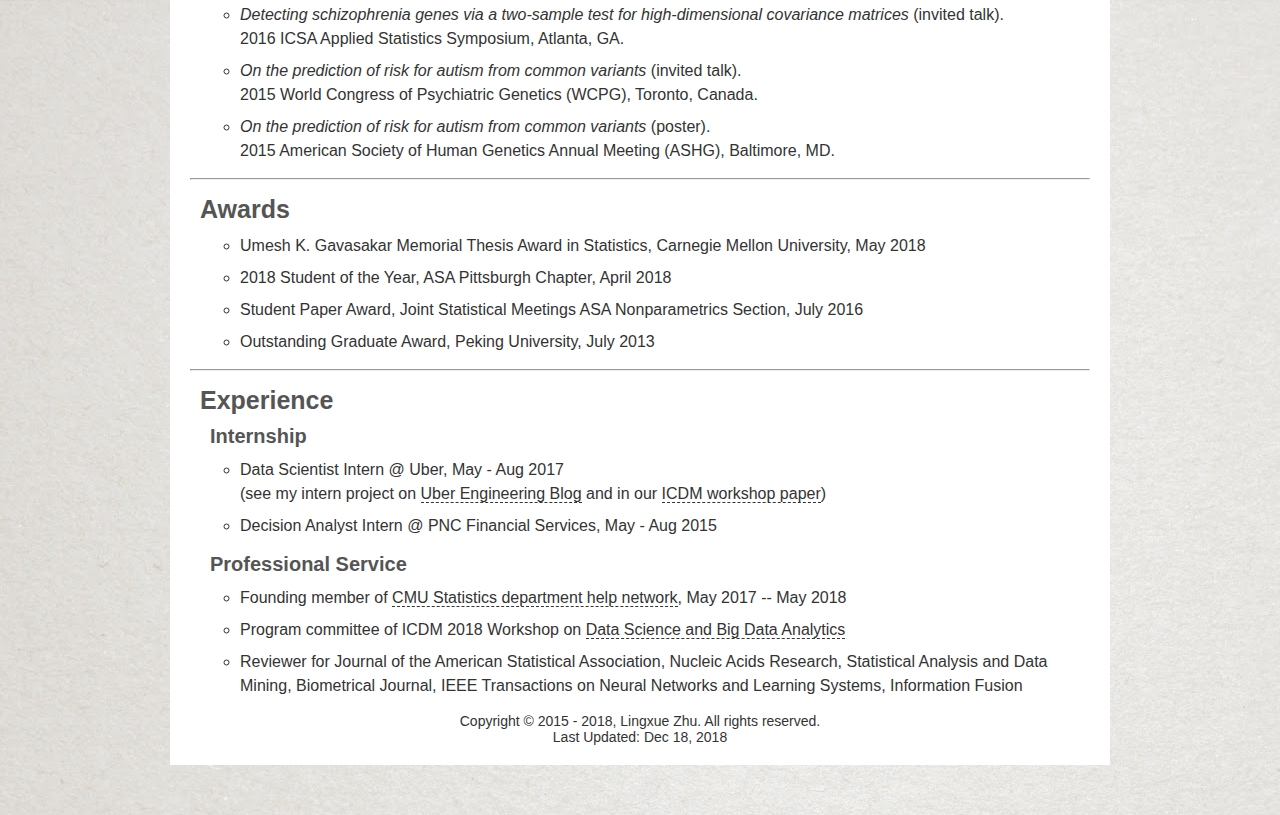
==== commit 0fdd8635: "fix format" ====
--- a/index.html
+++ b/index.html
@@ -53,12 +53,14 @@
           <div style="text-align: center; margin-top: 10px; font-size: 12px; font-family: monospace;">lingxue.zhu [at] gmail [dot] com</div>
         </div>
         <div class="right">
-        <p>I am a quantitative researcher at <a class="link" href="https://www.twosigma.com/" target="_blank">Two Sigma</a>. I got my Ph.D. from the 
+        <p>I am a quantitative researcher at <a class="link" href="https://www.twosigma.com/" target="_blank">Two Sigma</a>. 
+        </p>
+        <p>
+        I got my Ph.D. from the 
         <a class="link" href="http://www.stat.cmu.edu/" target="_blank">Department of Statistics & Data Science</a> at <a class="link" href="https://www.cmu.edu/" target="_blank">Carnegie Mellon University</a> in May 2018, under supervision of Professor <a class="link" href="http://www.stat.cmu.edu/~roeder/" target="_blank">Kathryn Roeder</a> and Professor <a class="link" href="http://www.stat.cmu.edu/~jinglei/" target="_blank">Jing Lei</a>. 
         My research spanned a wide range of topics, including network community detection, high-dimensional inference, hierarchical modeling, unsupervised clustering, as well as many exciting applications in genetics. 
         Some of the codes for my research are available on <a class="link" href="https://github.com/lingxuez" target="_blank">GitHub</a>.
         </p>
-
         <p>
         I also hold a M.S. in <a class="link" href="https://www.ml.cmu.edu/" target="_blank">Machine Learning</a> from 
         <a class="link" href="https://www.cmu.edu/" target="_blank">Carnegie Mellon University</a>.
@@ -74,7 +76,7 @@
         <ul id="news">
           <li>(2018.12) Our new paper on Autism risk-factors comes out in <a href="http://science.sciencemag.org/content/362/6420/eaat6576" target="_blank">Science</a>. 
           </li>
-          <li>(2018.3) Our new paper on semi-soft clustering for single cells is <a href="https://www.biorxiv.org/content/early/2018/10/21/285056" target="_blank">online</a>.
+          <li>(2018.3) Our new paper on semi-soft clustering for single cells is <a href="https://www.biorxiv.org/content/early/2018/10/21/285056" target="_blank">online</a> (to appear in PNAS).
           </li>
           <li>(2017.11) I gave a talk at <a href="http://icdm2017.bigke.org/" target="_blank">ICDM 2017</a> in New Orleans.
           </li>
@@ -349,7 +351,7 @@
           </li>
       </ul>
 
-      <div class="subtitle">Courses</div>
+<!--       <div class="subtitle">Courses</div>
       <ul>
       <li>36/10-701 
       <a class="link" href="https://alex.smola.org/teaching/cmu2013-10-701" target="_blank">Machine Learning</a>
@@ -424,9 +426,7 @@
         <li>(2013 Fall) 46-923 Introduction to Statistical Inference</li>
       </ul>
 
-    </div>
-
-    <hr>
+    </div> -->
 
   </div>
   <div style="margin-top: 10px; text-align: center; font-size: 14px;">
--- a/css/style.css
+++ b/css/style.css
@@ -60,7 +60,7 @@
   float: left;
 }
 #selfie img {
-  width: 220px;
+  width: 240px;
   box-shadow: 3px 3px 10px #888;
 }
 .right {
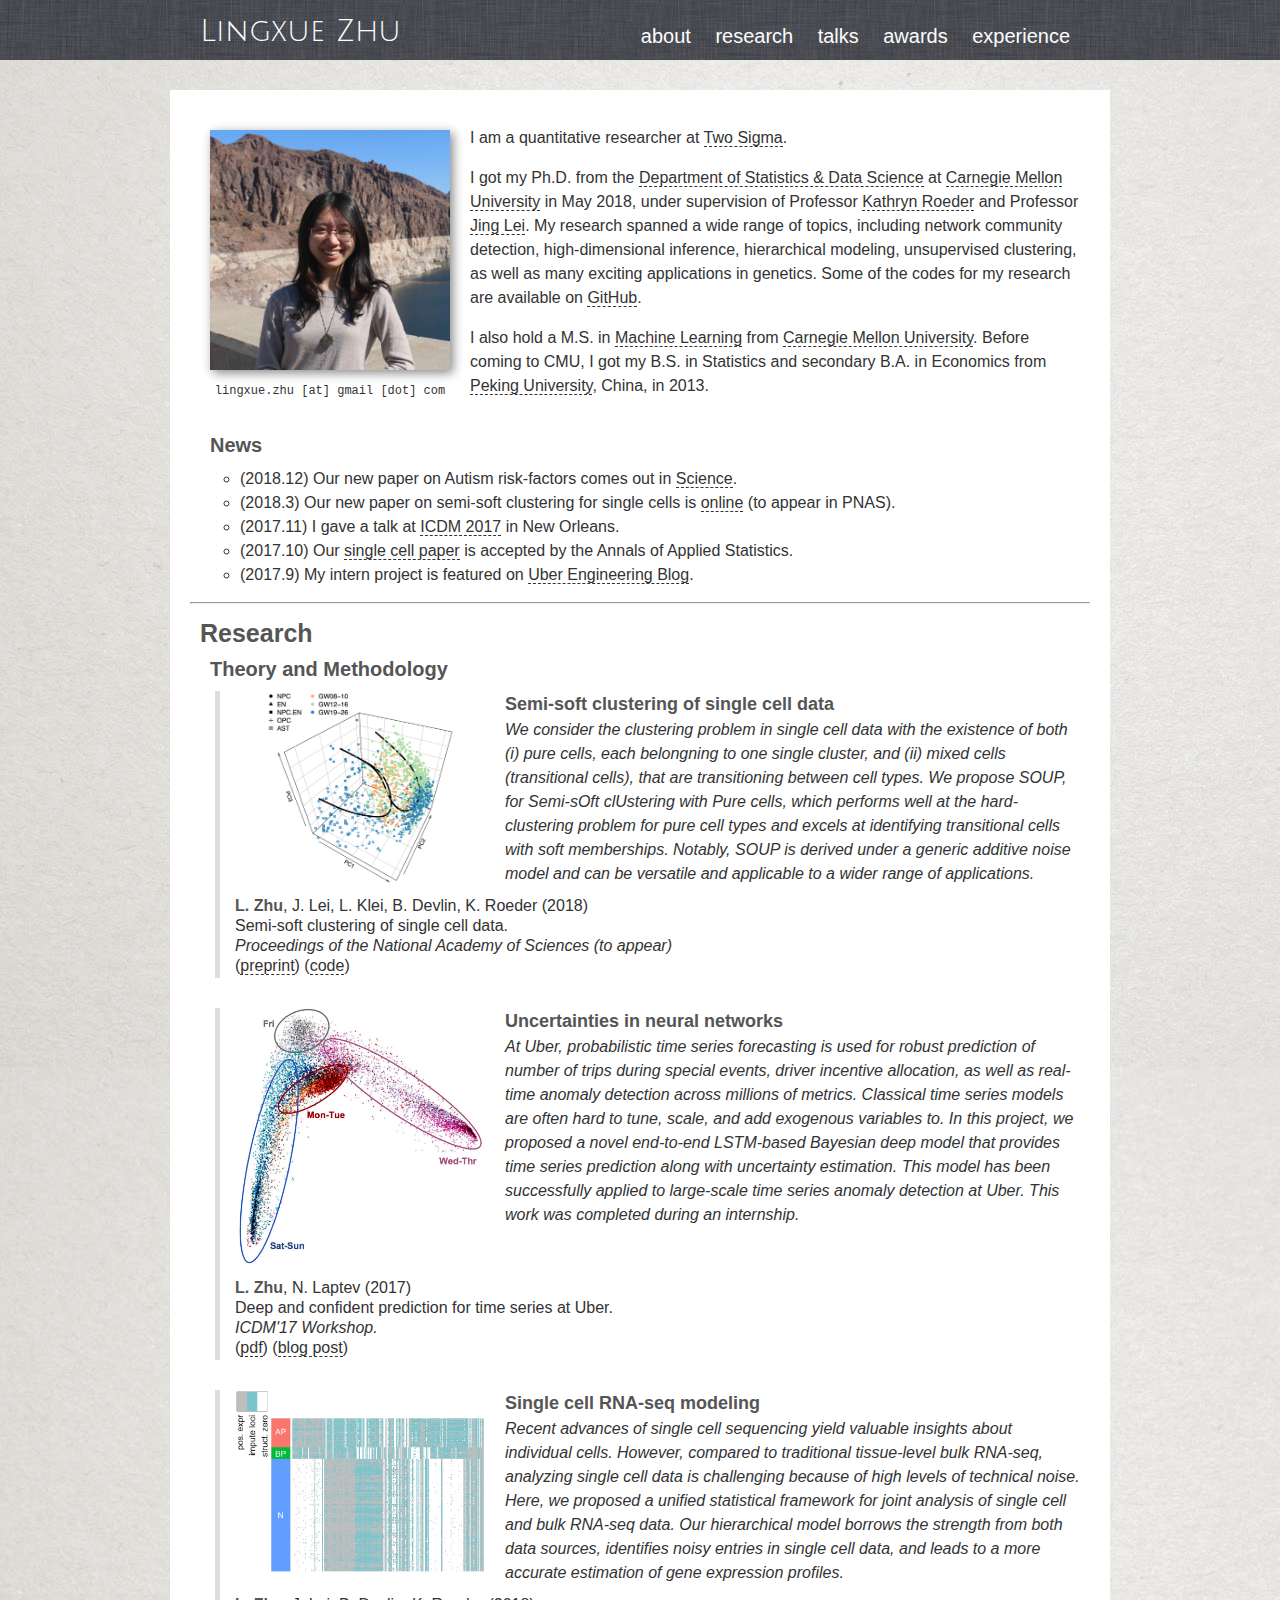
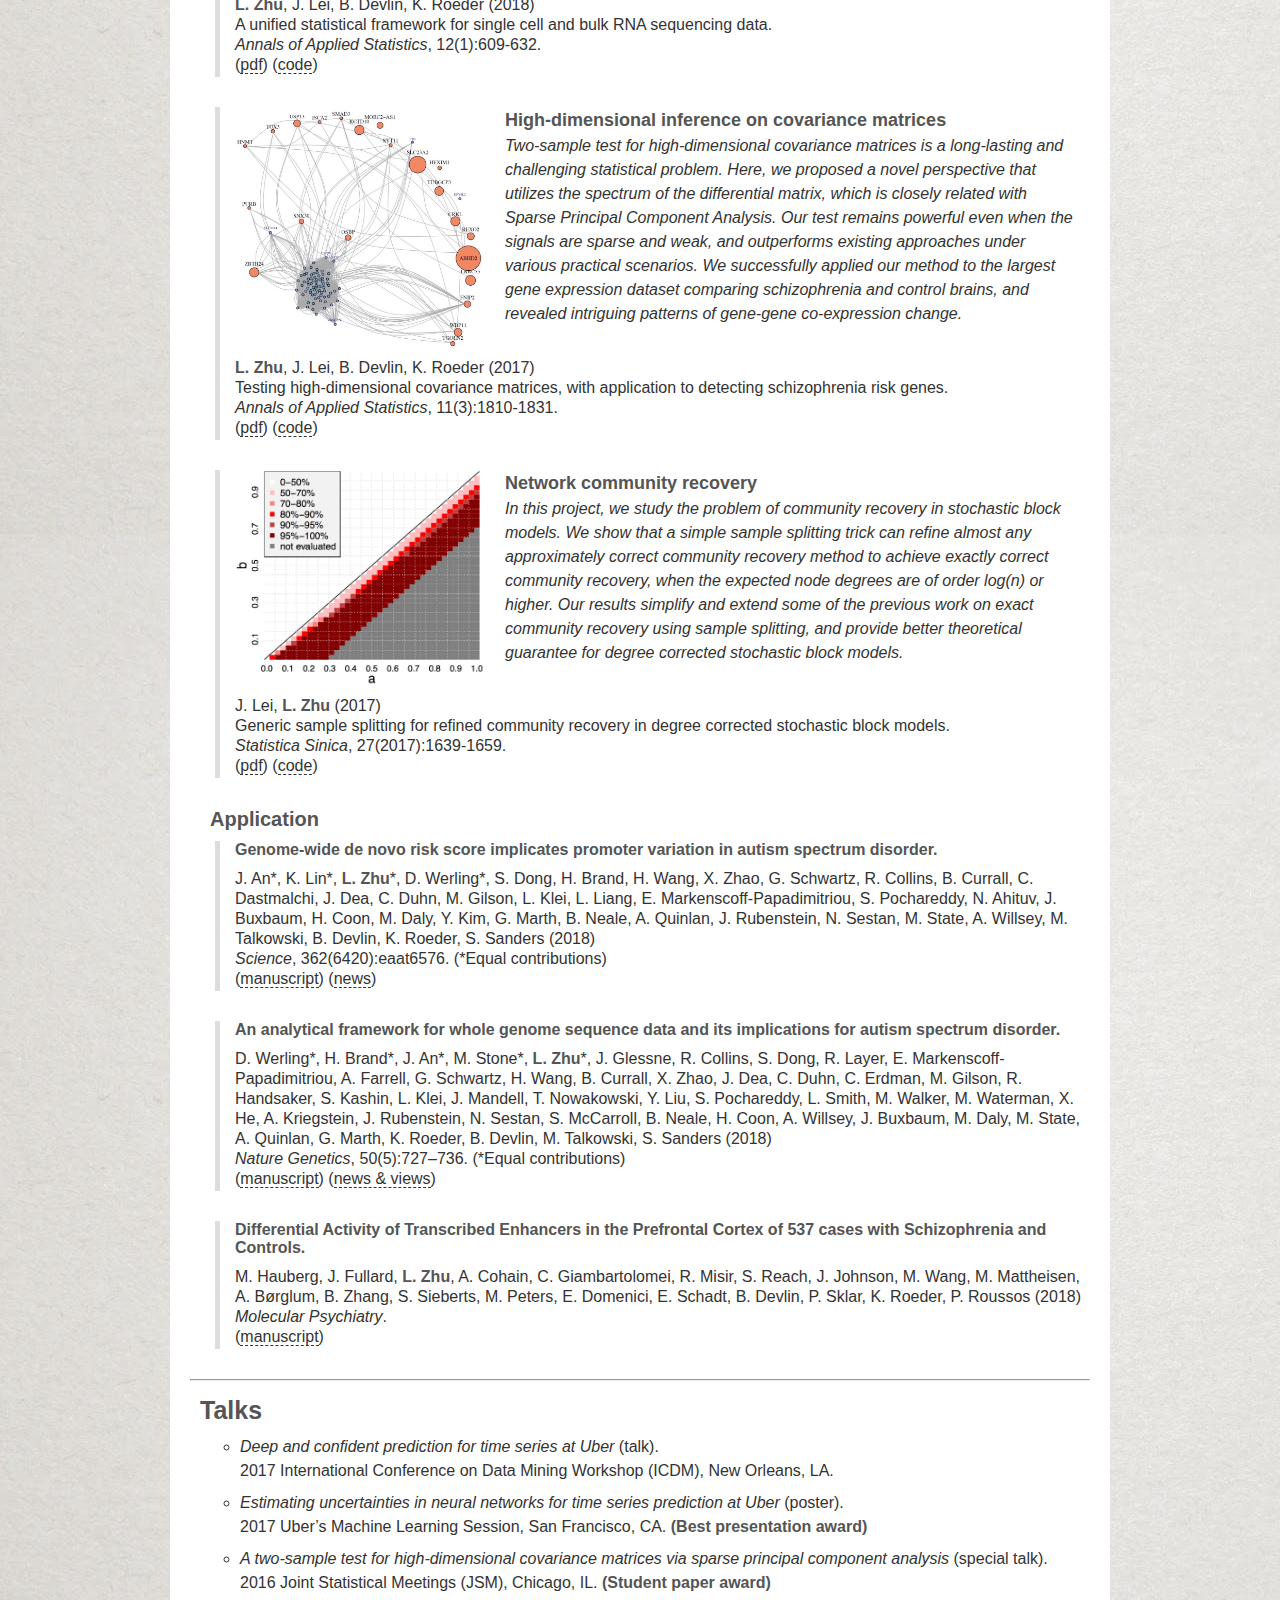
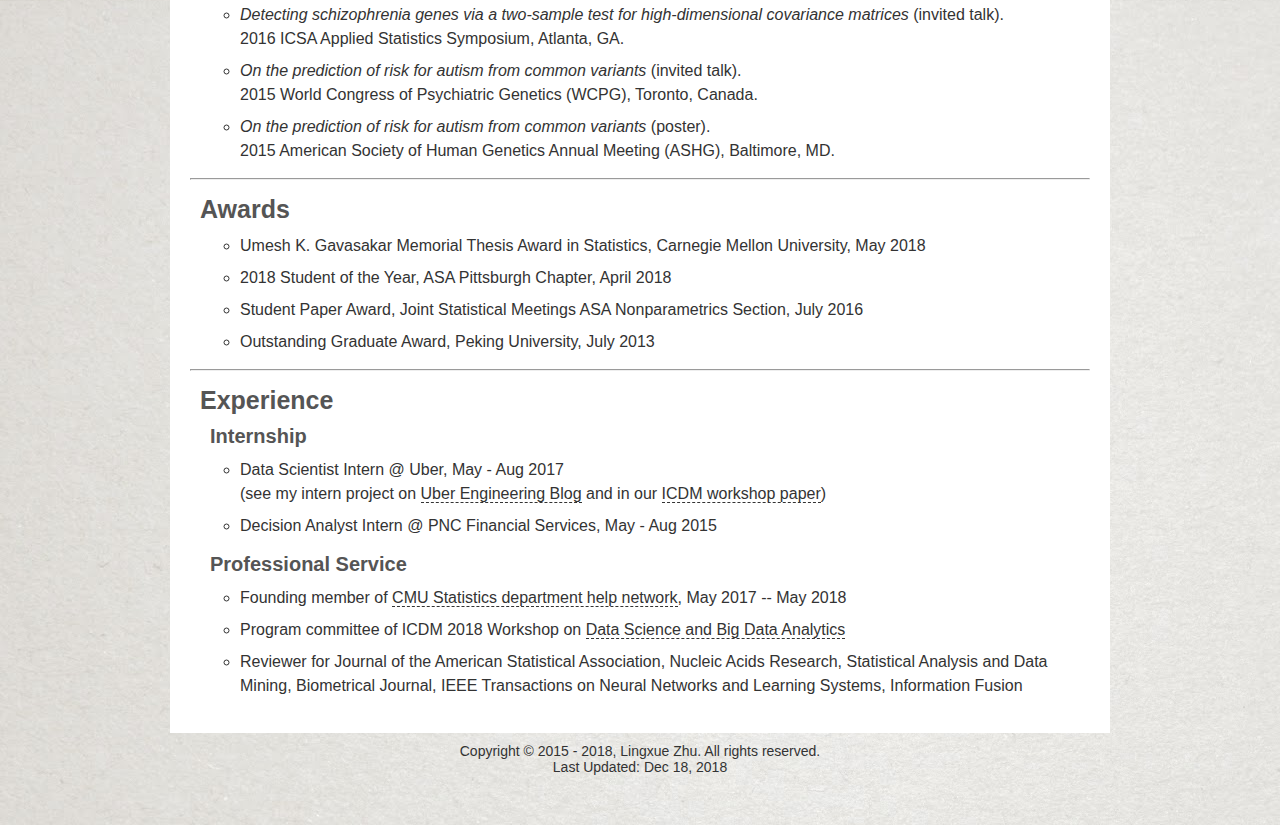
==== commit 479eba50: "fix another format" ====
--- a/index.html
+++ b/index.html
@@ -425,9 +425,9 @@
         <li>(2013 Fall) 46-921 Introduction to Probability</li>
         <li>(2013 Fall) 46-923 Introduction to Statistical Inference</li>
       </ul>
-
-    </div> -->
-
+    -->
+
+    </div> 
   </div>
   <div style="margin-top: 10px; text-align: center; font-size: 14px;">
   Copyright &copy; 2015 - 2018, Lingxue Zhu. All rights reserved.<br>
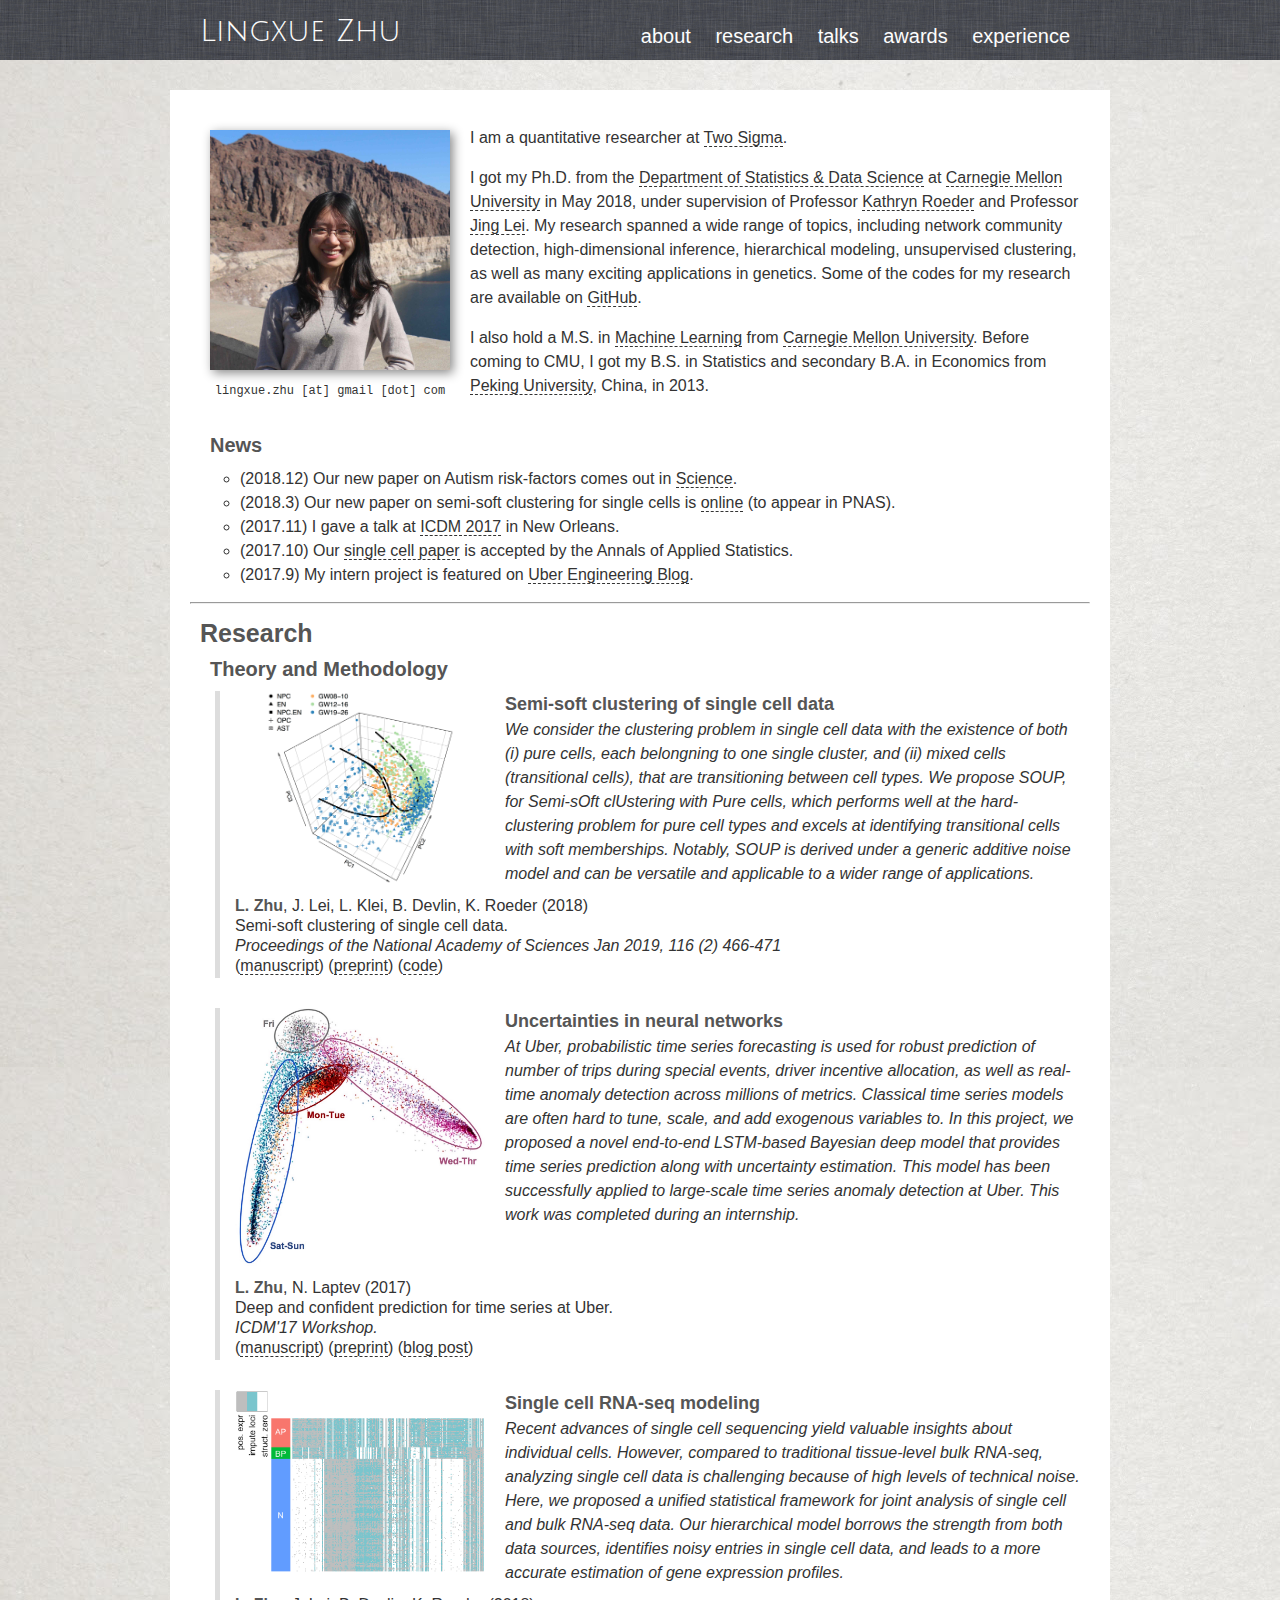
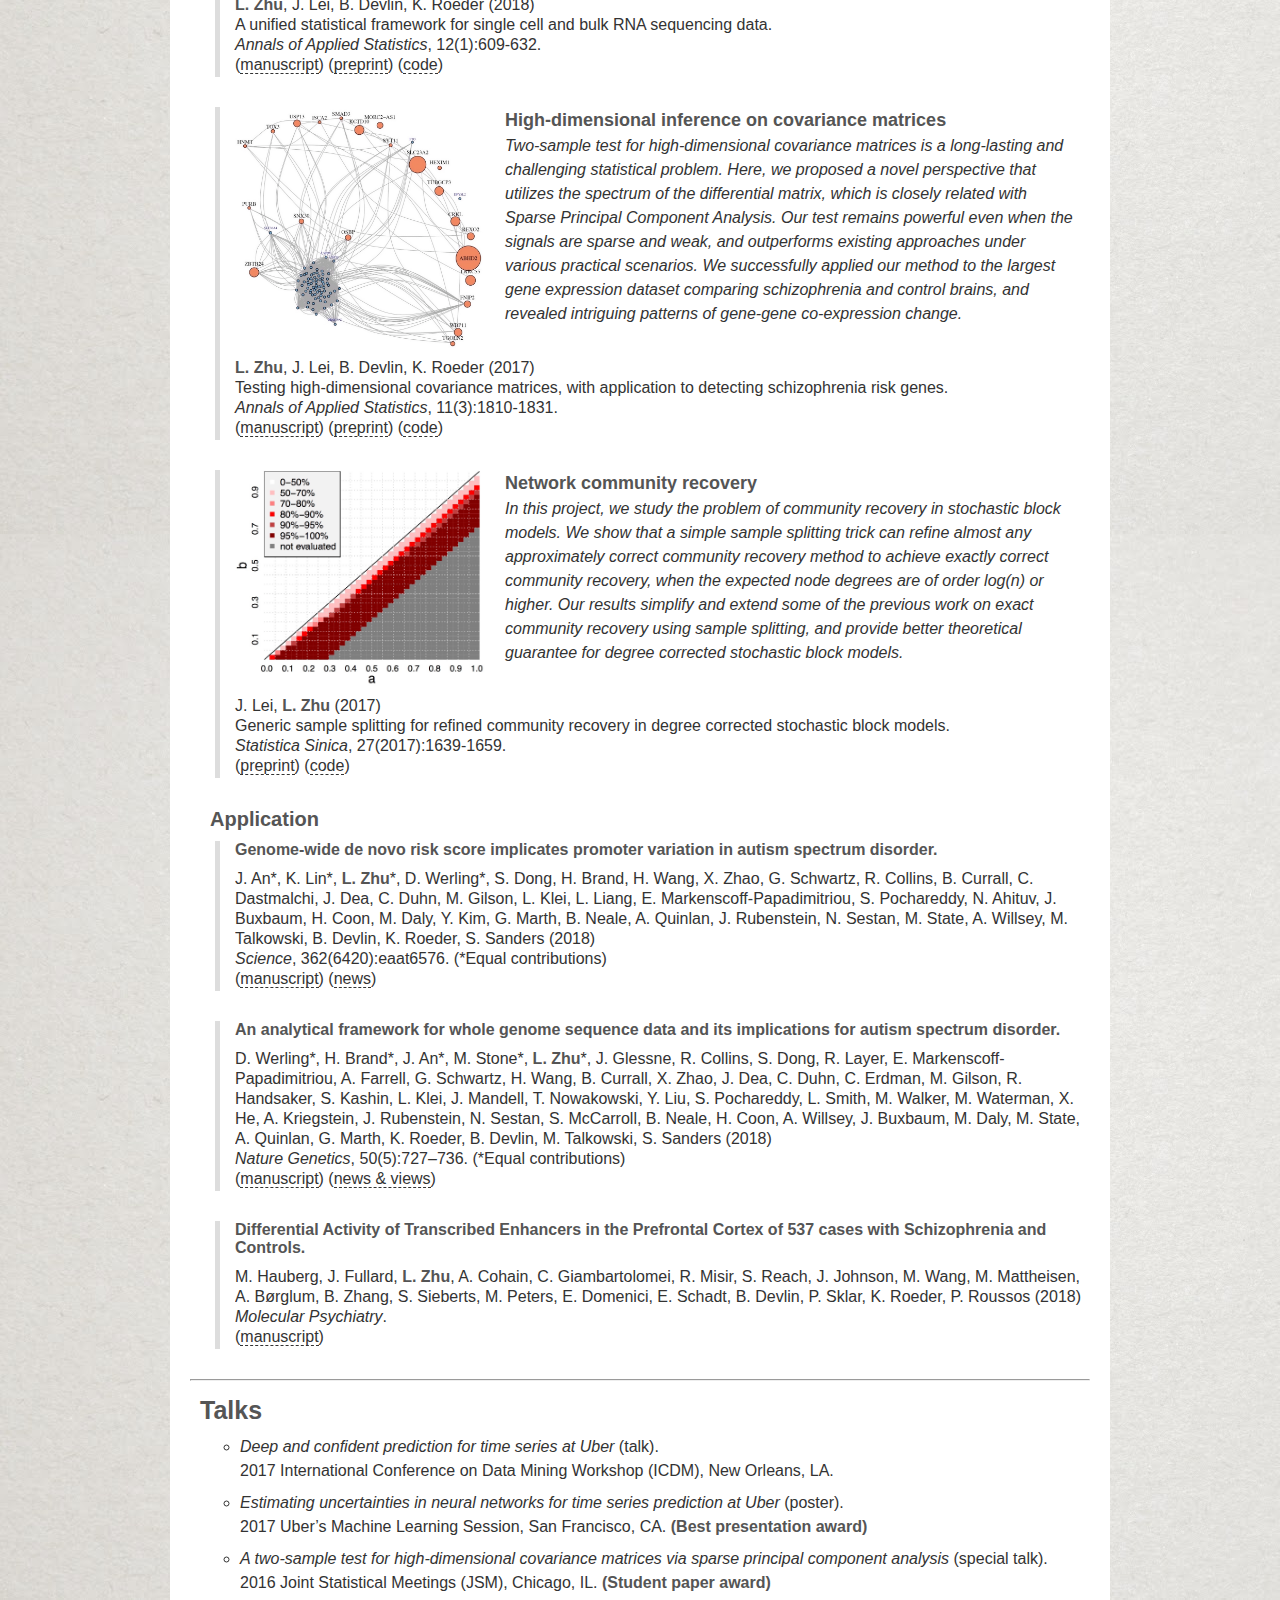
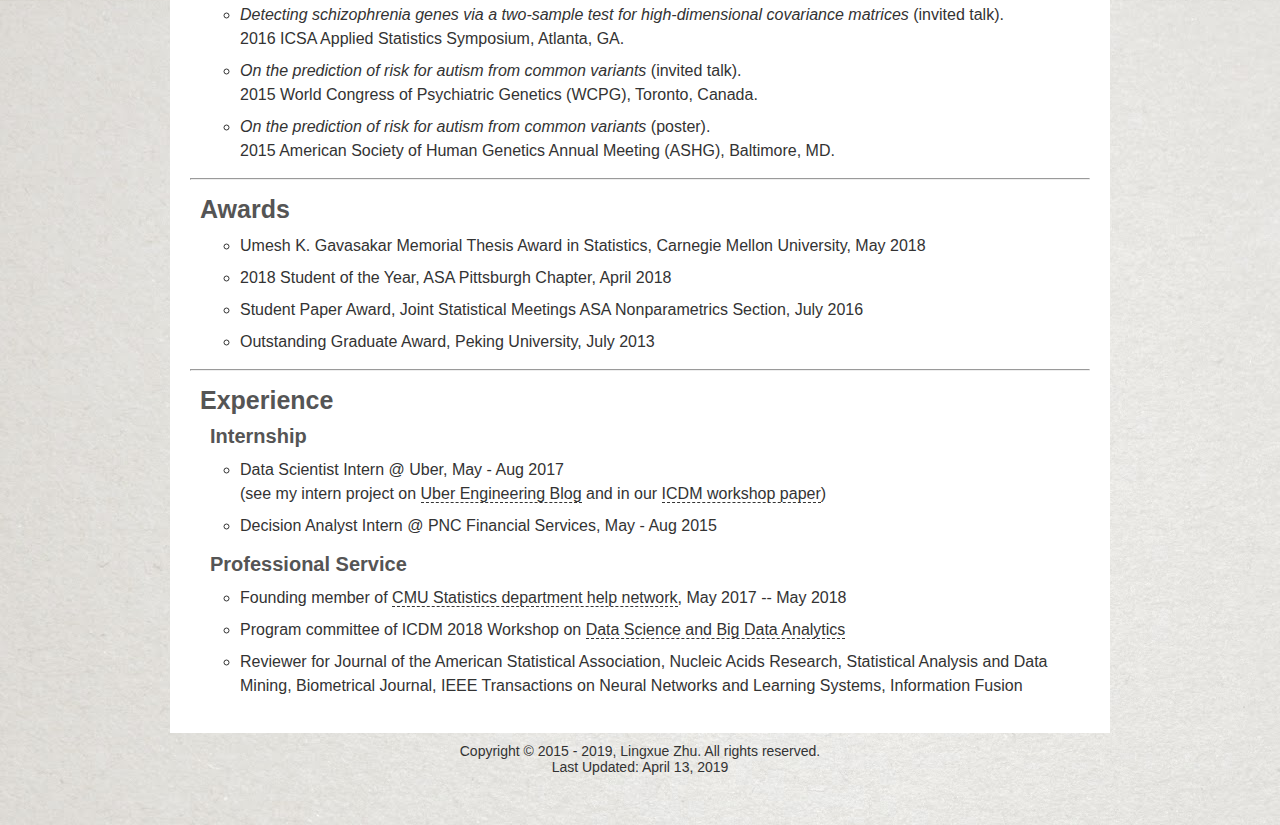
==== commit dc0282ea: "update pnas" ====
--- a/index.html
+++ b/index.html
@@ -110,7 +110,8 @@
         <div class="publication">
 			  <span class="emph">L. Zhu</span>, J. Lei, L. Klei, B. Devlin, K. Roeder (2018)<br>
 			  Semi-soft clustering of single cell data.<br>
-			  <i>Proceedings of the National Academy of Sciences (to appear)</i><br>
+			  <i>Proceedings of the National Academy of Sciences Jan 2019, 116 (2) 466-471</i><br>
+        (<a class="link" href="https://www.pnas.org/content/116/2/466" target="_blank">manuscript</a>)
 			  (<a class="link" href="https://www.biorxiv.org/content/early/2018/10/21/285056" target="_blank">preprint</a>)
 			  (<a class="link" href="https://github.com/lingxuez/SOUPR" target="_blank">code</a>)
         </div>
@@ -132,7 +133,8 @@
 			  <span class="emph">L. Zhu</span>, N. Laptev (2017)<br>
 			  Deep and confident prediction for time series at Uber.<br>
 			  <i>ICDM'17 Workshop.</i><br>
-			  (<a class="link" href="https://arxiv.org/pdf/1709.01907.pdf" target="_blank">pdf</a>)
+        (<a class="link" href="https://ieeexplore.ieee.org/document/8215650" target="_blank">manuscript</a>)
+			  (<a class="link" href="https://arxiv.org/pdf/1709.01907.pdf" target="_blank">preprint</a>)
 			  (<a class="link" href="https://eng.uber.com/neural-networks-uncertainty-estimation/" target="_blank">blog post</a>)
         </div>
       </div>
@@ -156,7 +158,8 @@
         <span class="emph">L. Zhu</span>, J. Lei, B. Devlin, K. Roeder (2018)<br>
 			    A unified statistical framework for single cell and bulk RNA sequencing data.<br>
 			    <i>Annals of Applied Statistics</i>, 12(1):609-632.<br>
-			    (<a class="link" href="https://arxiv.org/pdf/1609.08028.pdf" target="_blank">pdf</a>)
+          (<a class="link" href="https://projecteuclid.org/euclid.aoas/1520564486" target="_blank">manuscript</a>)
+			    (<a class="link" href="https://arxiv.org/pdf/1609.08028.pdf" target="_blank">preprint</a>)
 			    (<a class="link" href="https://github.com/lingxuez/scUnif" target="_blank">code</a>)
         </div>
       </div>
@@ -178,7 +181,8 @@
 			  <span class="emph">L. Zhu</span>, J. Lei, B. Devlin, K. Roeder (2017)<br>
 			    Testing high-dimensional covariance matrices, with application to detecting schizophrenia risk genes.<br>
 			    <i>Annals of Applied Statistics</i>, 11(3):1810-1831.<br>
-			    (<a class="link" href="https://arxiv.org/pdf/1606.00252.pdf" target="_blank">pdf</a>)	
+          (<a class="link" href="https://projecteuclid.org/euclid.aoas/1507168849" target="_blank">manuscript</a>)
+			    (<a class="link" href="https://arxiv.org/pdf/1606.00252.pdf" target="_blank">preprint</a>)	
 			    (<a class="link" href="https://github.com/lingxuez/sLED" target="_blank">code</a>)
         </div>
       </div>
@@ -201,7 +205,7 @@
 			    Generic sample splitting for refined community recovery in degree corrected stochastic block models.
           <br>
 			    <i>Statistica Sinica</i>, 27(2017):1639-1659.<br>
-			    (<a class="link" href="https://arxiv.org/pdf/1411.1469.pdf" target="_blank">pdf</a>)
+			    (<a class="link" href="https://arxiv.org/pdf/1411.1469.pdf" target="_blank">preprint</a>)
 			    (<a class="link" href="https://github.com/lingxuez/splitSpectral" target="_blank">code</a>)
         </div>
       </div>
@@ -430,8 +434,8 @@
     </div> 
   </div>
   <div style="margin-top: 10px; text-align: center; font-size: 14px;">
-  Copyright &copy; 2015 - 2018, Lingxue Zhu. All rights reserved.<br>
-  Last Updated: Dec 18, 2018
+  Copyright &copy; 2015 - 2019, Lingxue Zhu. All rights reserved.<br>
+  Last Updated: April 13, 2019
   </div>
 
 	<!-- Start of StatCounter Code for Default Guide -->
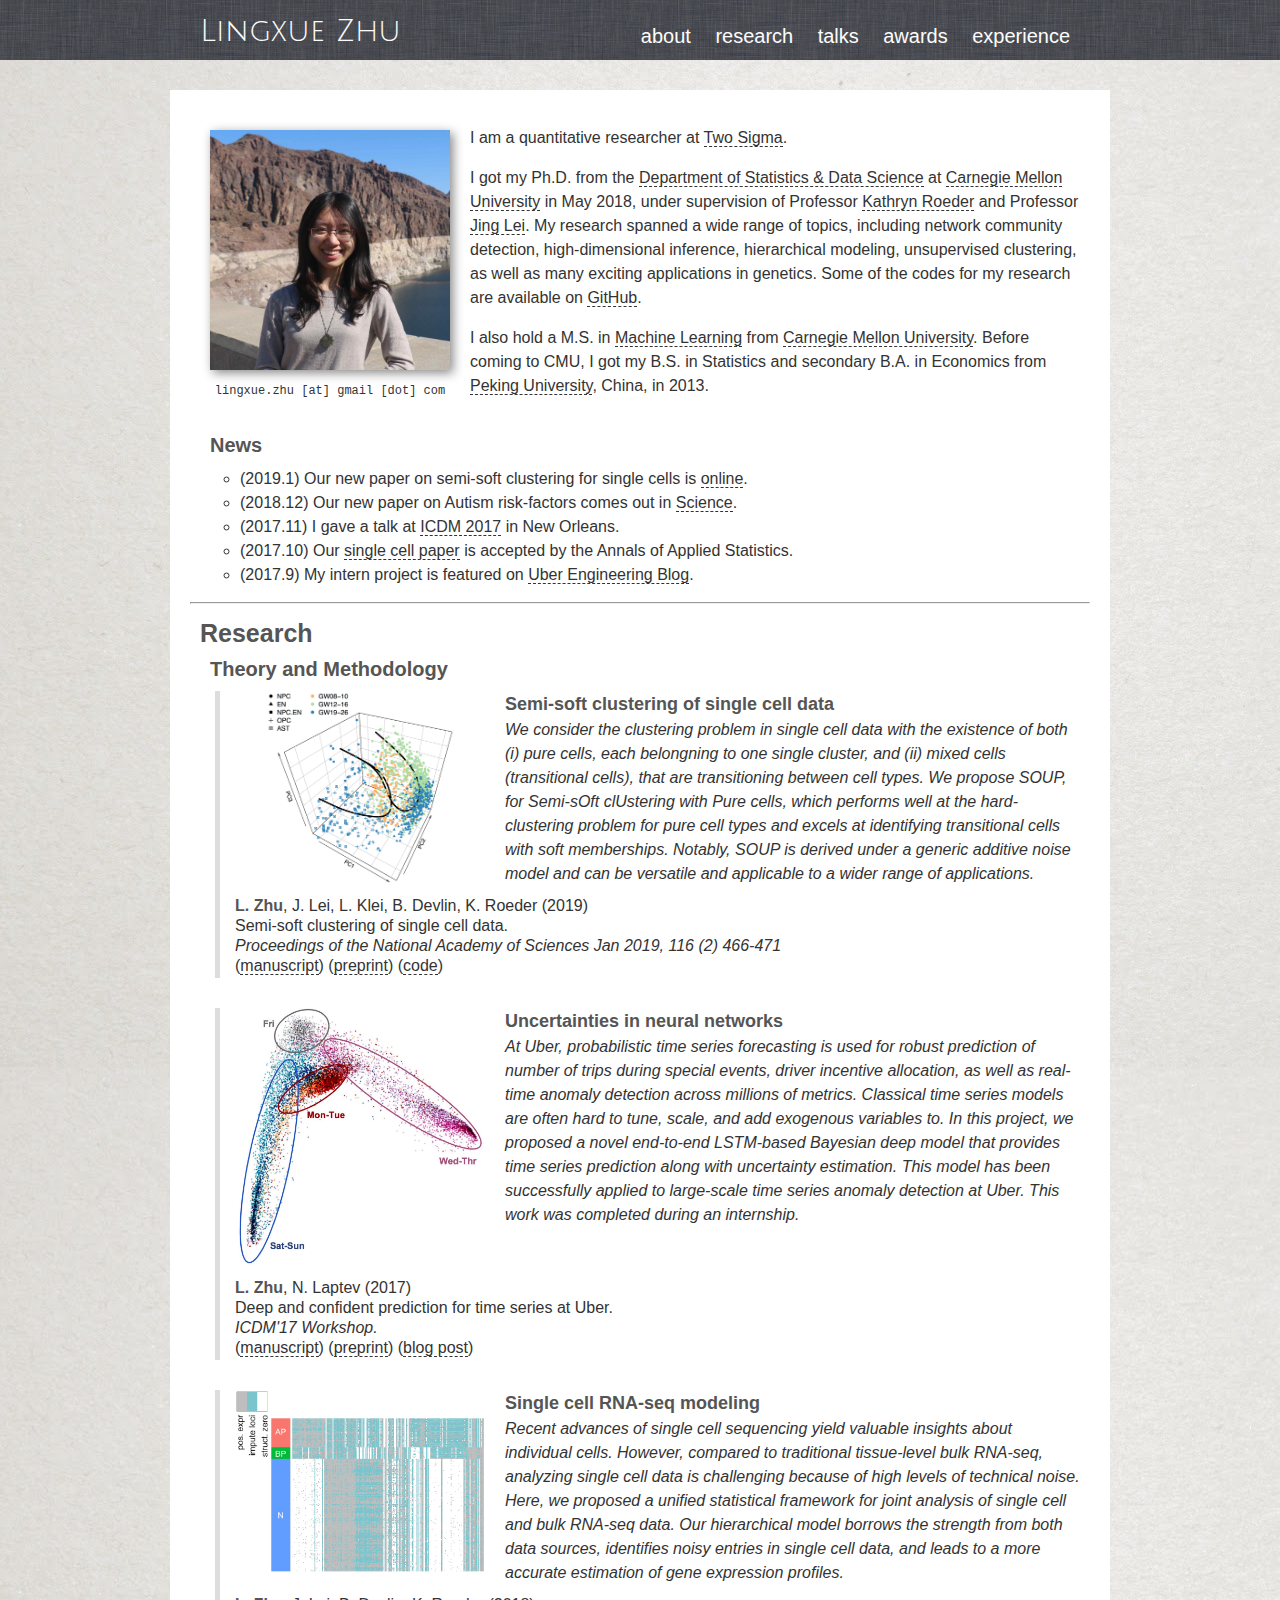
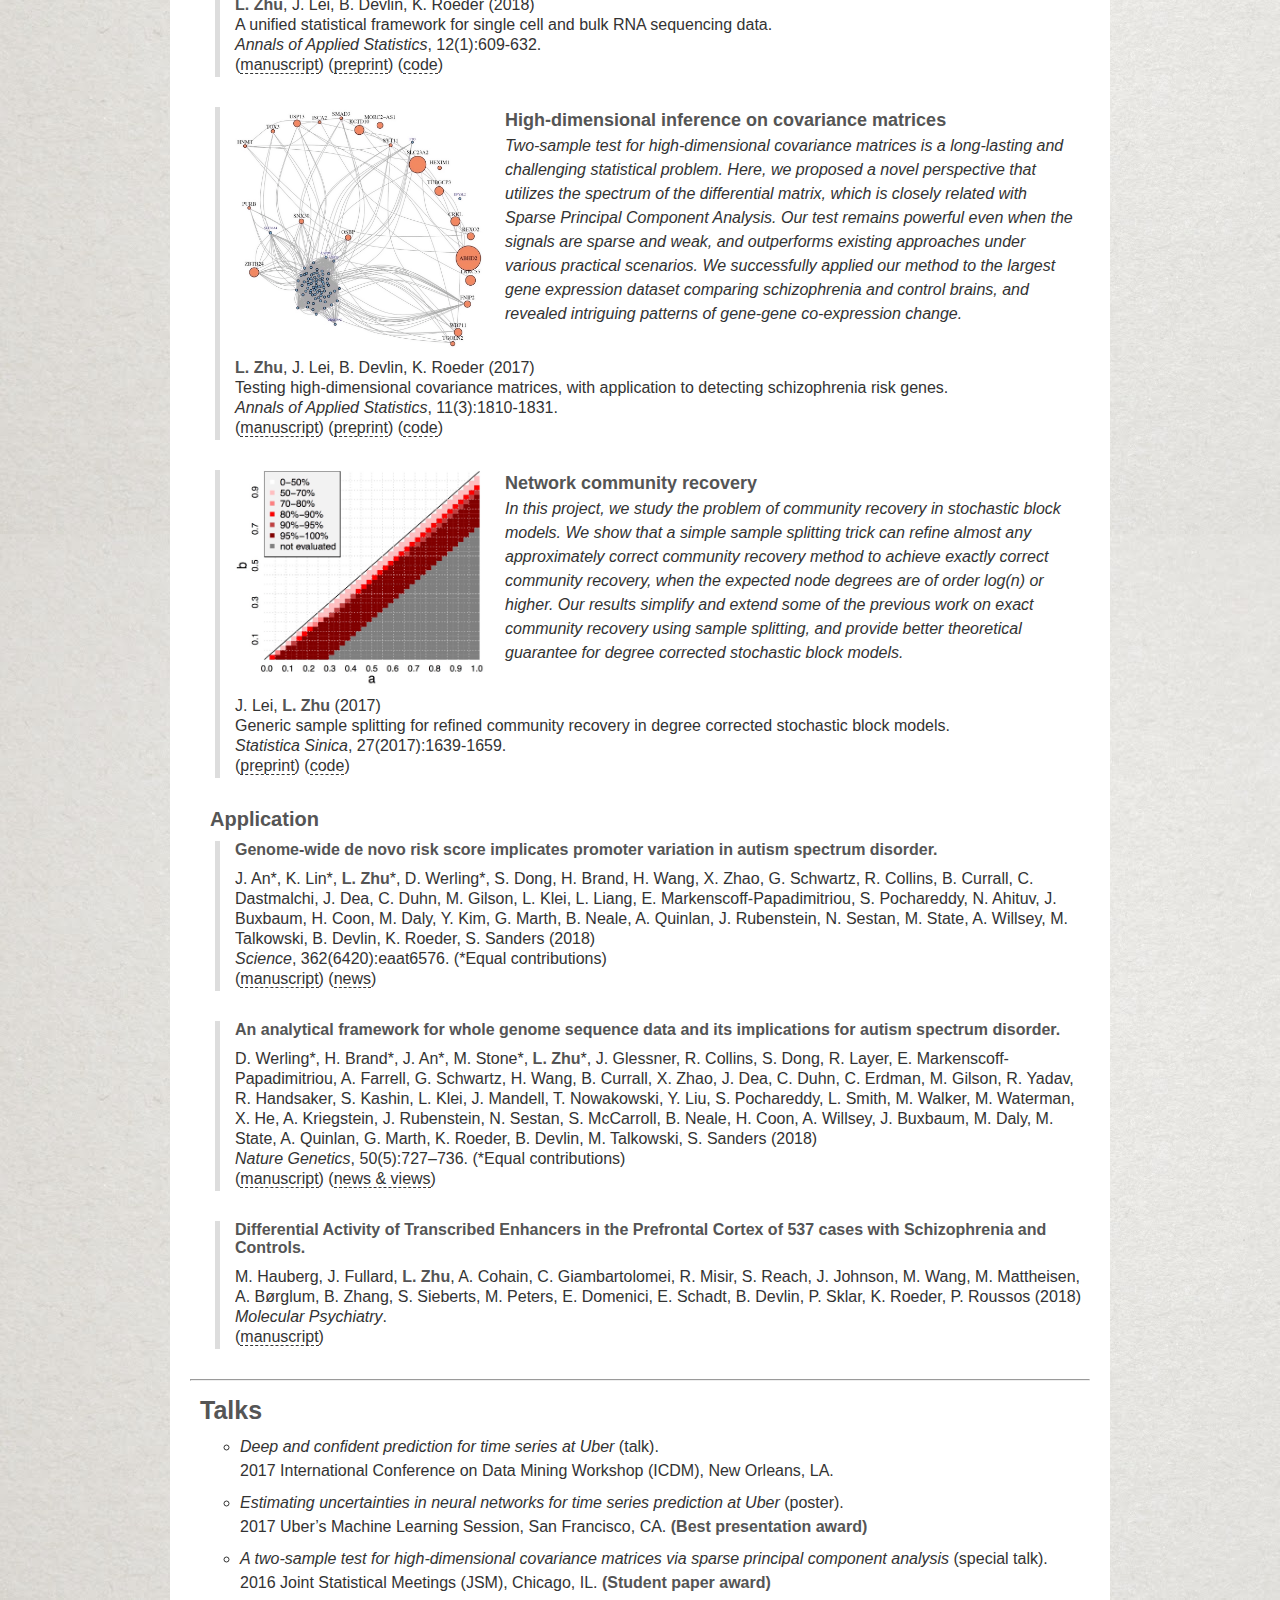
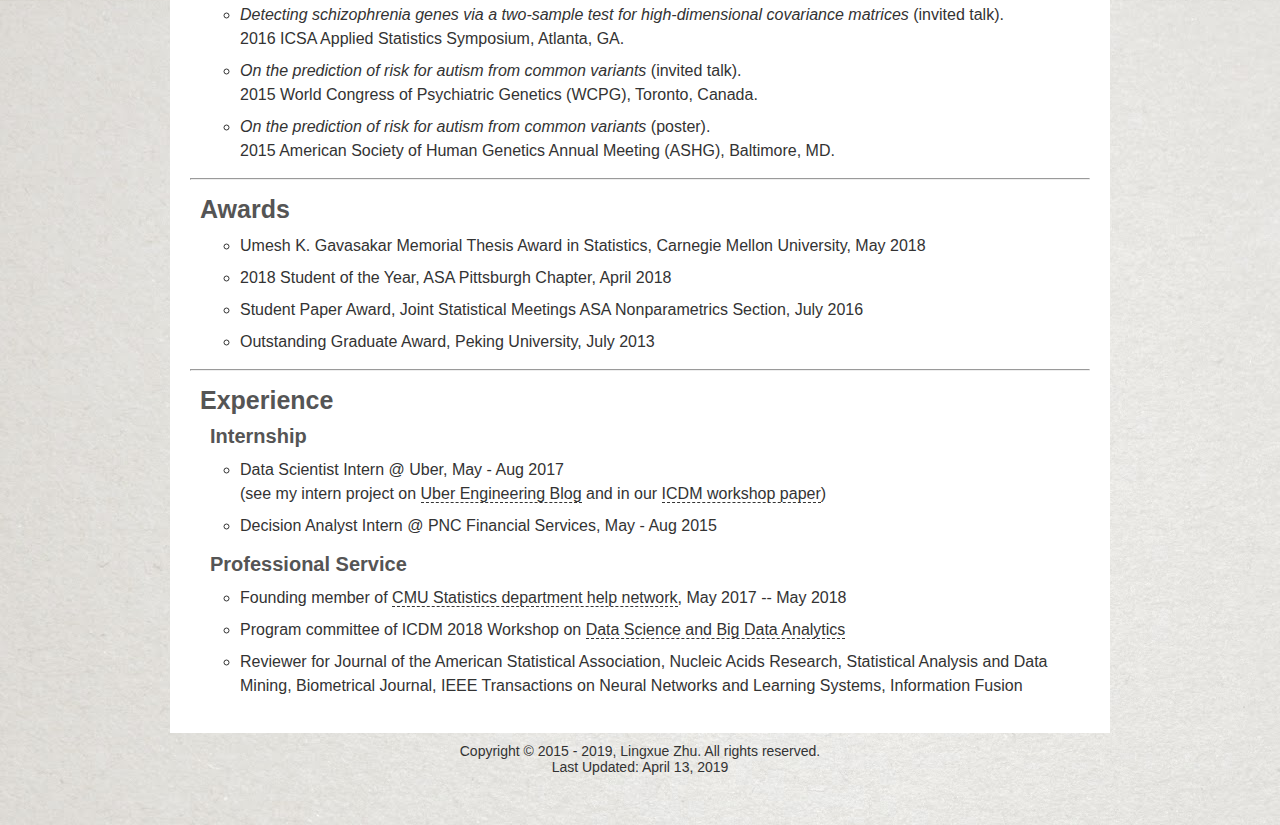
==== commit ae83197a: "fix typos" ====
--- a/index.html
+++ b/index.html
@@ -74,9 +74,9 @@
           News
         </div>
         <ul id="news">
+          <li>(2019.1) Our new paper on semi-soft clustering for single cells is <a href="https://www.pnas.org/content/116/2/466" target="_blank">online</a>.
+          </li>
           <li>(2018.12) Our new paper on Autism risk-factors comes out in <a href="http://science.sciencemag.org/content/362/6420/eaat6576" target="_blank">Science</a>. 
-          </li>
-          <li>(2018.3) Our new paper on semi-soft clustering for single cells is <a href="https://www.biorxiv.org/content/early/2018/10/21/285056" target="_blank">online</a> (to appear in PNAS).
           </li>
           <li>(2017.11) I gave a talk at <a href="http://icdm2017.bigke.org/" target="_blank">ICDM 2017</a> in New Orleans.
           </li>
@@ -108,7 +108,7 @@
           </div>
         </div>
         <div class="publication">
-			  <span class="emph">L. Zhu</span>, J. Lei, L. Klei, B. Devlin, K. Roeder (2018)<br>
+			  <span class="emph">L. Zhu</span>, J. Lei, L. Klei, B. Devlin, K. Roeder (2019)<br>
 			  Semi-soft clustering of single cell data.<br>
 			  <i>Proceedings of the National Academy of Sciences Jan 2019, 116 (2) 466-471</i><br>
         (<a class="link" href="https://www.pnas.org/content/116/2/466" target="_blank">manuscript</a>)
@@ -232,7 +232,7 @@
               An analytical framework for whole genome sequence data and its implications for autism spectrum disorder.
             </div>
             <div class="publication">
-              D. Werling*, H. Brand*, J. An*, M. Stone*, <span class="emph">L. Zhu</span>*, J. Glessne, R. Collins, S. Dong, R. Layer, E. Markenscoff-Papadimitriou, A. Farrell, G. Schwartz,  H. Wang, B. Currall,  X. Zhao, J. Dea, C. Duhn, C. Erdman, M. Gilson, R. Handsaker, S. Kashin, L. Klei, J. Mandell, T. Nowakowski, Y. Liu, S. Pochareddy, L. Smith, M. Walker, M. Waterman, X. He, A. Kriegstein, J. Rubenstein, N. Sestan, S. McCarroll, B. Neale, H. Coon, A. Willsey, J. Buxbaum, M. Daly, M. State, A. Quinlan, G. Marth, K. Roeder, B. Devlin, M. Talkowski, S. Sanders (2018)
+              D. Werling*, H. Brand*, J. An*, M. Stone*, <span class="emph">L. Zhu</span>*, J. Glessner, R. Collins, S. Dong, R. Layer, E. Markenscoff-Papadimitriou, A. Farrell, G. Schwartz,  H. Wang, B. Currall,  X. Zhao, J. Dea, C. Duhn, C. Erdman, M. Gilson, R. Yadav, R. Handsaker, S. Kashin, L. Klei, J. Mandell, T. Nowakowski, Y. Liu, S. Pochareddy, L. Smith, M. Walker, M. Waterman, X. He, A. Kriegstein, J. Rubenstein, N. Sestan, S. McCarroll, B. Neale, H. Coon, A. Willsey, J. Buxbaum, M. Daly, M. State, A. Quinlan, G. Marth, K. Roeder, B. Devlin, M. Talkowski, S. Sanders (2018)
               <br><i>Nature Genetics</i>, 50(5):727–736. (*Equal contributions) <br>
               (<a class="link" href="https://www.nature.com/articles/s41588-018-0107-y" target="_blank">manuscript</a>)
               (<a class="link" href="https://www.nature.com/articles/s41588-018-0113-0" target="_blank">news & views</a>) 
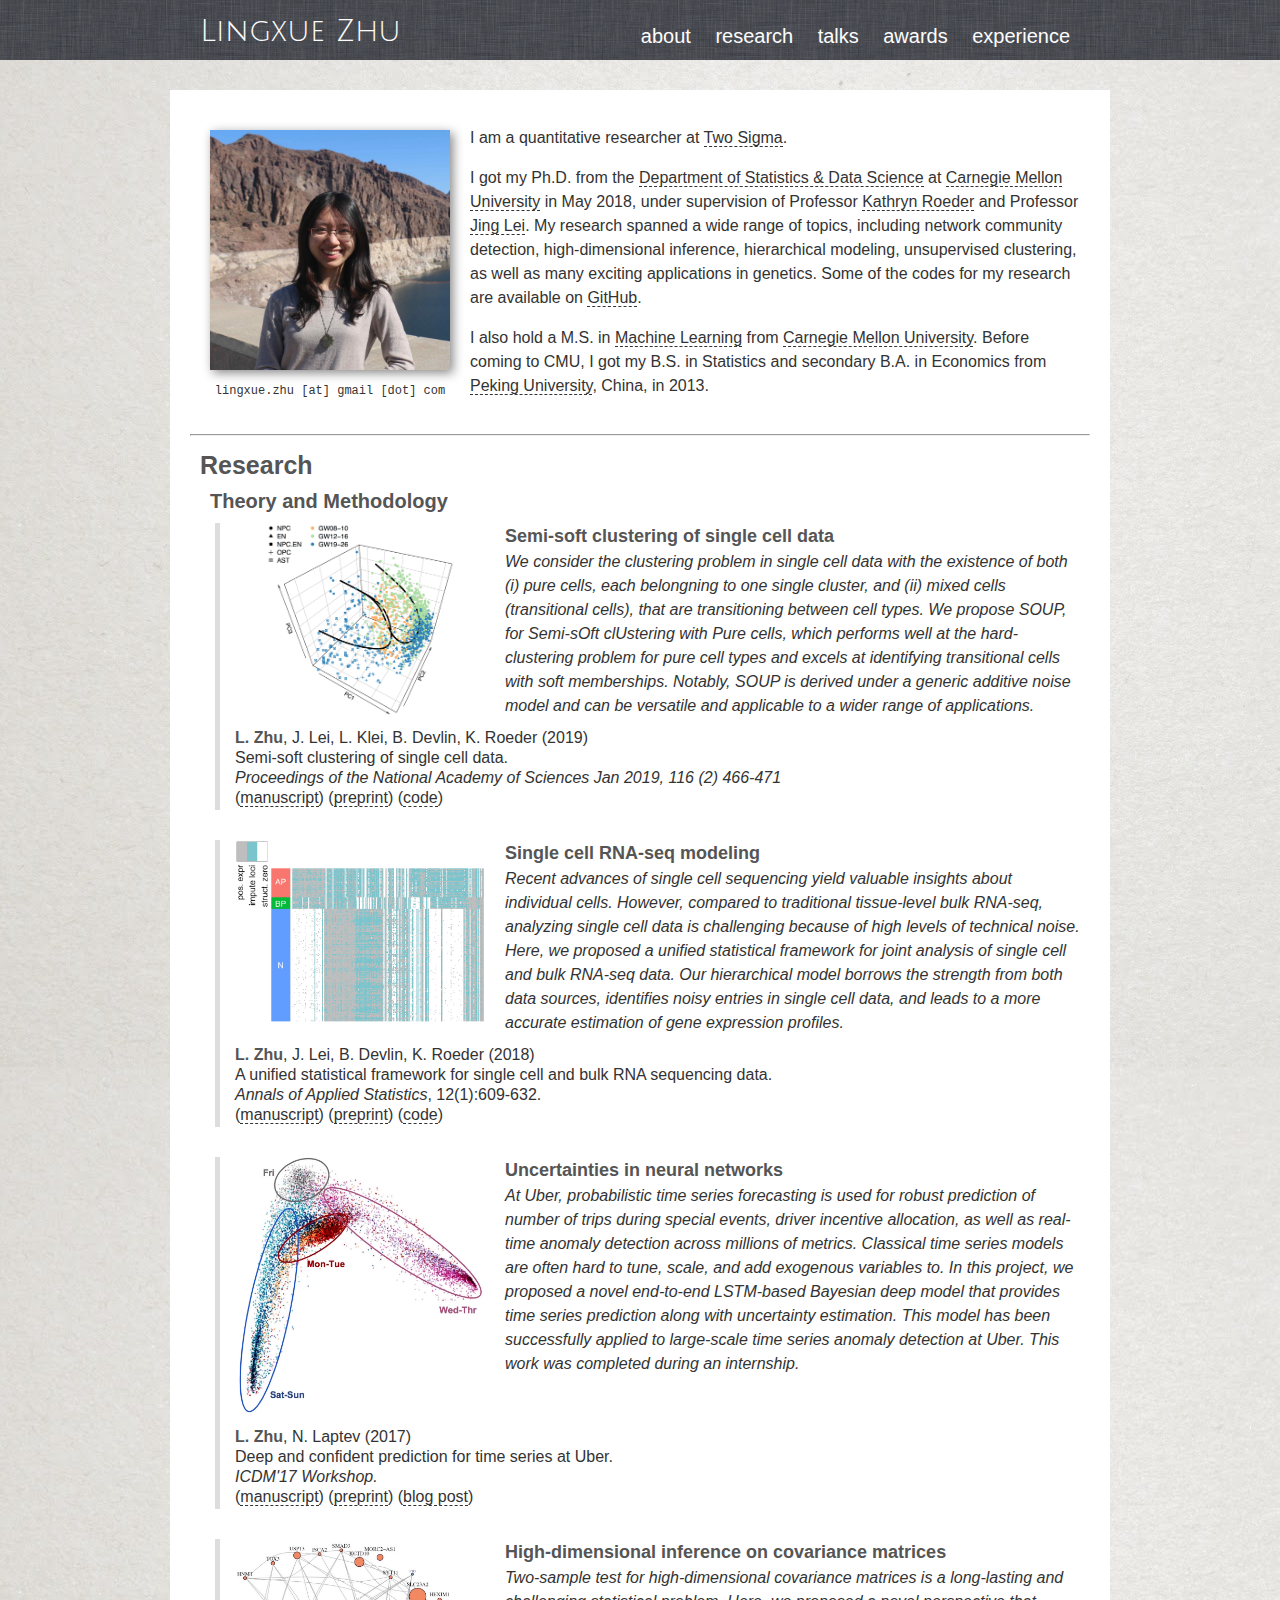
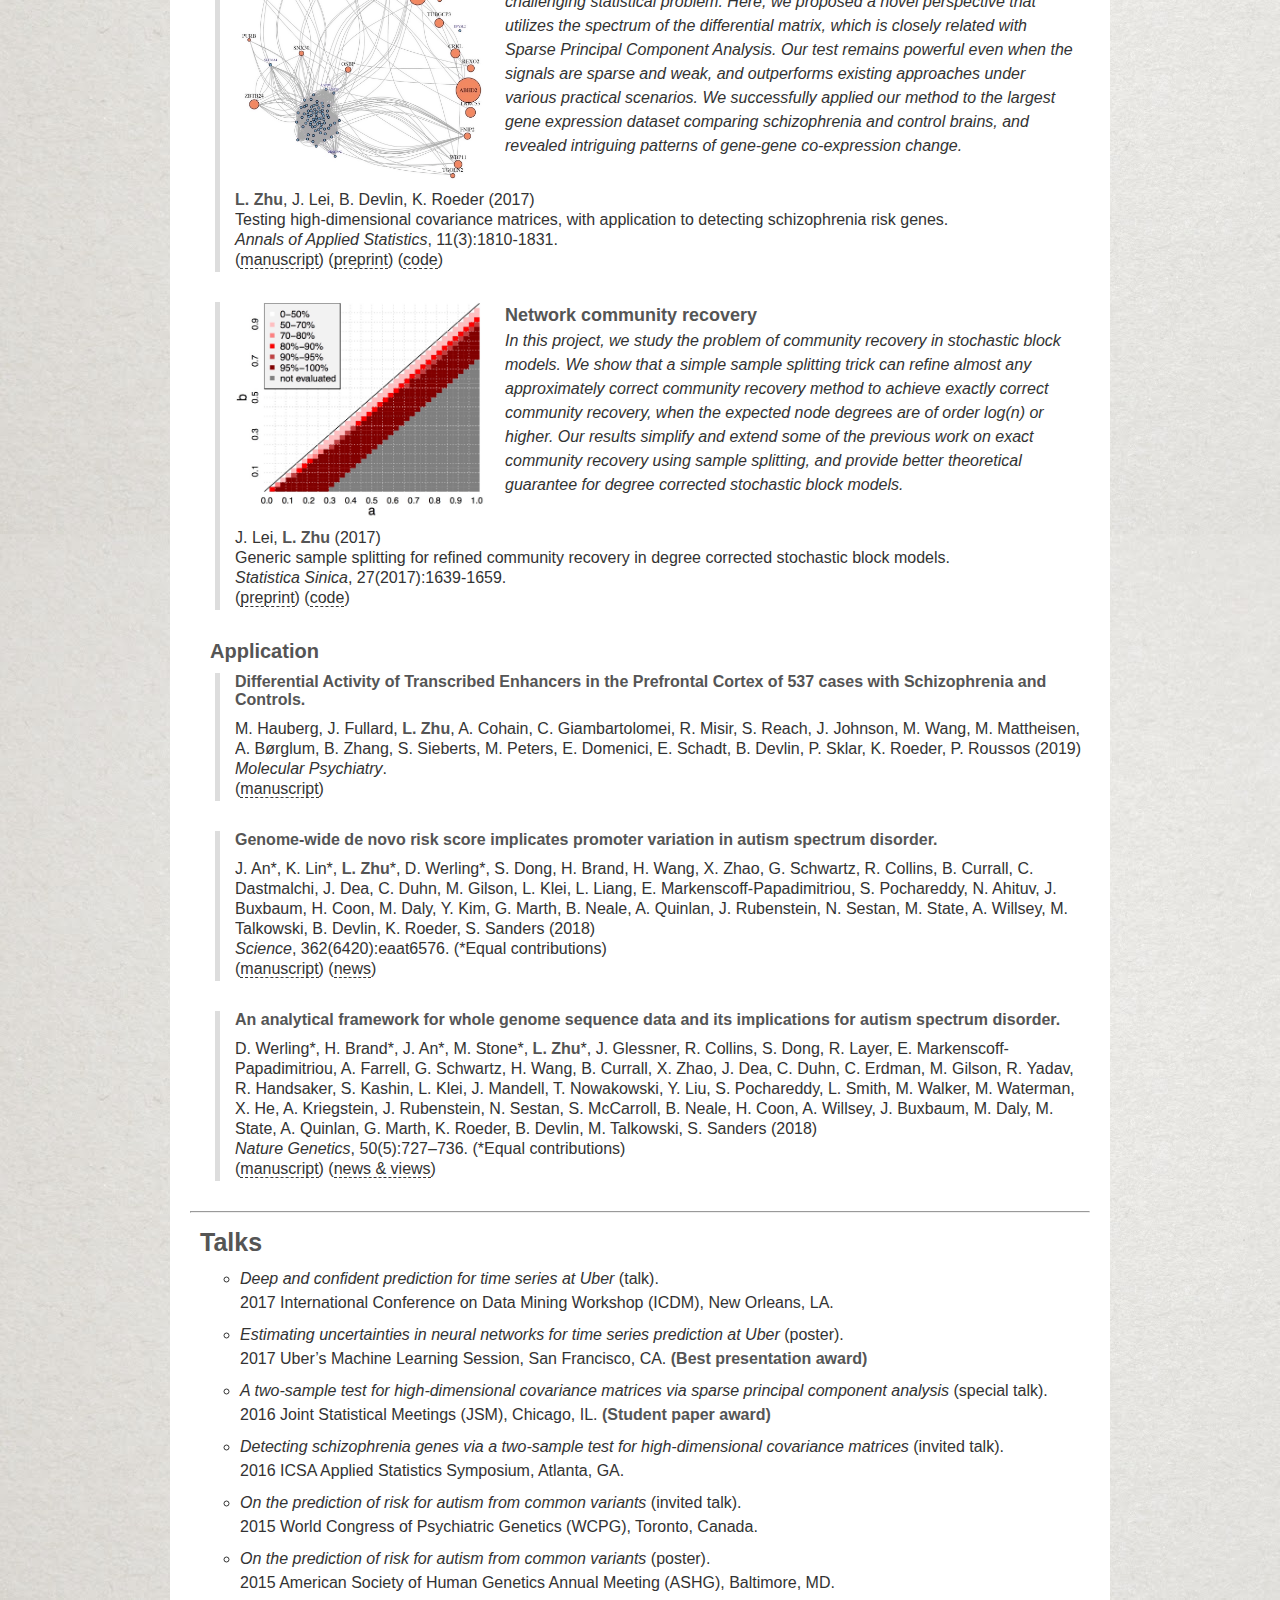
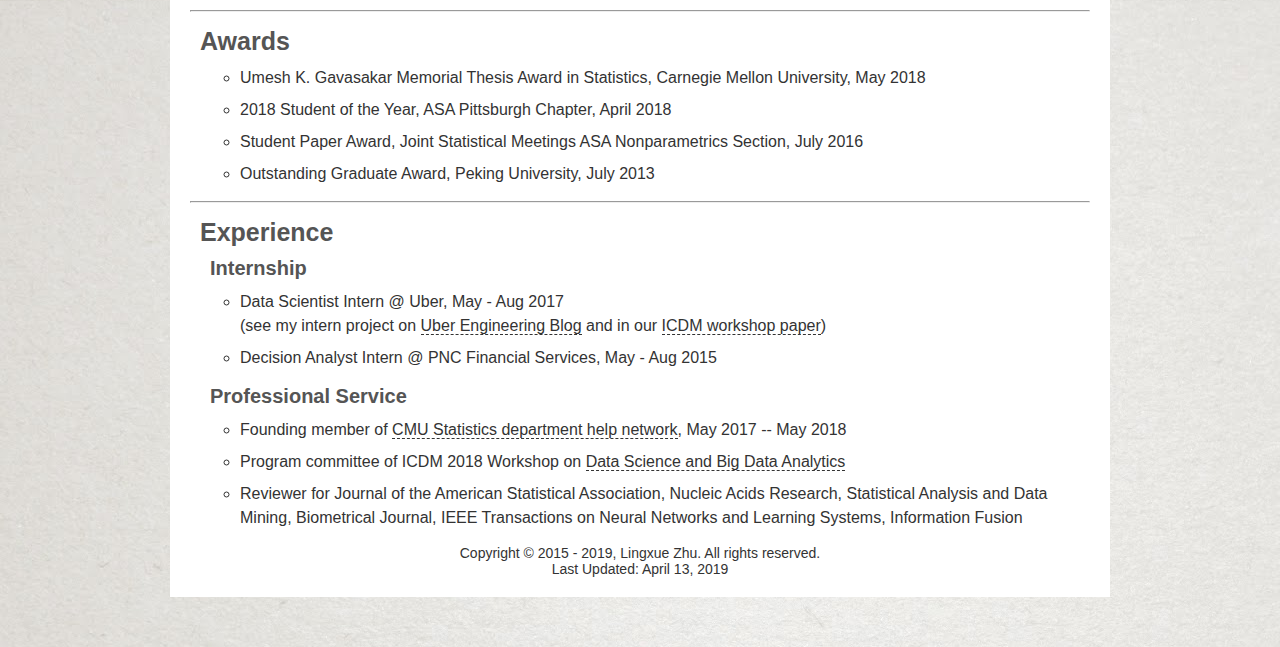
==== commit 185fecf1: "update years" ====
--- a/index.html
+++ b/index.html
@@ -70,23 +70,6 @@
       </div>
     </div>
 
-        <div class="subtitle">
-          News
-        </div>
-        <ul id="news">
-          <li>(2019.1) Our new paper on semi-soft clustering for single cells is <a href="https://www.pnas.org/content/116/2/466" target="_blank">online</a>.
-          </li>
-          <li>(2018.12) Our new paper on Autism risk-factors comes out in <a href="http://science.sciencemag.org/content/362/6420/eaat6576" target="_blank">Science</a>. 
-          </li>
-          <li>(2017.11) I gave a talk at <a href="http://icdm2017.bigke.org/" target="_blank">ICDM 2017</a> in New Orleans.
-          </li>
-          <li>(2017.10) Our <a href="https://arxiv.org/pdf/1609.08028.pdf" target="_blank">single cell paper</a> is accepted by the Annals of Applied Statistics.
-          </li>
-          <li>(2017.9) My intern project is featured on <a href="https://eng.uber.com/neural-networks-uncertainty-estimation/" target="_blank">Uber Engineering Blog</a>.
-          </li>
-        </ul>
-        </div>
-
     <hr>
 
     <div class="content">
@@ -119,29 +102,6 @@
 
       <div class="block">
         <div class="abstract">
-          <img class="project_img" src="images/plot-embed.jpg">
-          <div class="right">
-            <div class="research_title">
-              Uncertainties in neural networks
-            </div>
-            <p>
-            At Uber, probabilistic time series forecasting is used for robust prediction of number of trips during special events, driver incentive allocation, as well as real-time anomaly detection across millions of metrics. Classical time series models are often hard to tune, scale, and add exogenous variables to. In this project, we proposed a novel end-to-end LSTM-based Bayesian deep model that provides time series prediction along with uncertainty estimation. This model has been successfully applied to large-scale time series anomaly detection at Uber. This work was completed during an internship.
-            </p>
-          </div>
-        </div>
-        <div class="publication">
-			  <span class="emph">L. Zhu</span>, N. Laptev (2017)<br>
-			  Deep and confident prediction for time series at Uber.<br>
-			  <i>ICDM'17 Workshop.</i><br>
-        (<a class="link" href="https://ieeexplore.ieee.org/document/8215650" target="_blank">manuscript</a>)
-			  (<a class="link" href="https://arxiv.org/pdf/1709.01907.pdf" target="_blank">preprint</a>)
-			  (<a class="link" href="https://eng.uber.com/neural-networks-uncertainty-estimation/" target="_blank">blog post</a>)
-        </div>
-      </div>
-
-
-      <div class="block">
-        <div class="abstract">
           <img class="project_img" src="images/plot-sc.png">
           <div class="right">
             <div class="research_title">
@@ -166,6 +126,28 @@
 
       <div class="block">
         <div class="abstract">
+          <img class="project_img" src="images/plot-embed.jpg">
+          <div class="right">
+            <div class="research_title">
+              Uncertainties in neural networks
+            </div>
+            <p>
+            At Uber, probabilistic time series forecasting is used for robust prediction of number of trips during special events, driver incentive allocation, as well as real-time anomaly detection across millions of metrics. Classical time series models are often hard to tune, scale, and add exogenous variables to. In this project, we proposed a novel end-to-end LSTM-based Bayesian deep model that provides time series prediction along with uncertainty estimation. This model has been successfully applied to large-scale time series anomaly detection at Uber. This work was completed during an internship.
+            </p>
+          </div>
+        </div>
+        <div class="publication">
+        <span class="emph">L. Zhu</span>, N. Laptev (2017)<br>
+        Deep and confident prediction for time series at Uber.<br>
+        <i>ICDM'17 Workshop.</i><br>
+        (<a class="link" href="https://ieeexplore.ieee.org/document/8215650" target="_blank">manuscript</a>)
+        (<a class="link" href="https://arxiv.org/pdf/1709.01907.pdf" target="_blank">preprint</a>)
+        (<a class="link" href="https://eng.uber.com/neural-networks-uncertainty-estimation/" target="_blank">blog post</a>)
+        </div>
+      </div>
+
+      <div class="block">
+        <div class="abstract">
           <img class="project_img" src="images/plot-sled.jpg">
           <div class="right">
             <div class="research_title">
@@ -214,6 +196,19 @@
 
       <div class="block">
         <div class="abstract">
+          <div class="application_title">
+            Differential Activity of Transcribed Enhancers in the Prefrontal Cortex of 537 cases with Schizophrenia and Controls.
+          </div>
+          <div class="publication">
+          M. Hauberg, J. Fullard, <span class="emph">L. Zhu</span>, A. Cohain, C. Giambartolomei, R. Misir, S. Reach, J. Johnson, M. Wang, M. Mattheisen, A. Børglum, B. Zhang, S. Sieberts, M. Peters, E. Domenici, E. Schadt, B. Devlin, P. Sklar, K. Roeder, P. Roussos (2019)
+          <br><i>Molecular Psychiatry</i>.<br> 
+          (<a class="link" href="https://www.nature.com/articles/s41380-018-0059-8" target="_blank">manuscript</a>)
+          </div>
+        </div>
+      </div>
+
+      <div class="block">
+        <div class="abstract">
             <div class="application_title">
               Genome-wide de novo risk score implicates promoter variation in autism spectrum disorder.
             </div>
@@ -238,19 +233,6 @@
               (<a class="link" href="https://www.nature.com/articles/s41588-018-0113-0" target="_blank">news & views</a>) 
 			      </div>
           </div>
-      </div>
-
-      <div class="block">
-        <div class="abstract">
-          <div class="application_title">
-            Differential Activity of Transcribed Enhancers in the Prefrontal Cortex of 537 cases with Schizophrenia and Controls.
-          </div>
-          <div class="publication">
-          M. Hauberg, J. Fullard, <span class="emph">L. Zhu</span>, A. Cohain, C. Giambartolomei, R. Misir, S. Reach, J. Johnson, M. Wang, M. Mattheisen, A. Børglum, B. Zhang, S. Sieberts, M. Peters, E. Domenici, E. Schadt, B. Devlin, P. Sklar, K. Roeder, P. Roussos (2018)
-          <br><i>Molecular Psychiatry</i>.<br> 
-          (<a class="link" href="https://www.nature.com/articles/s41380-018-0059-8" target="_blank">manuscript</a>)
-          </div>
-        </div>
       </div>
 
     </div>
